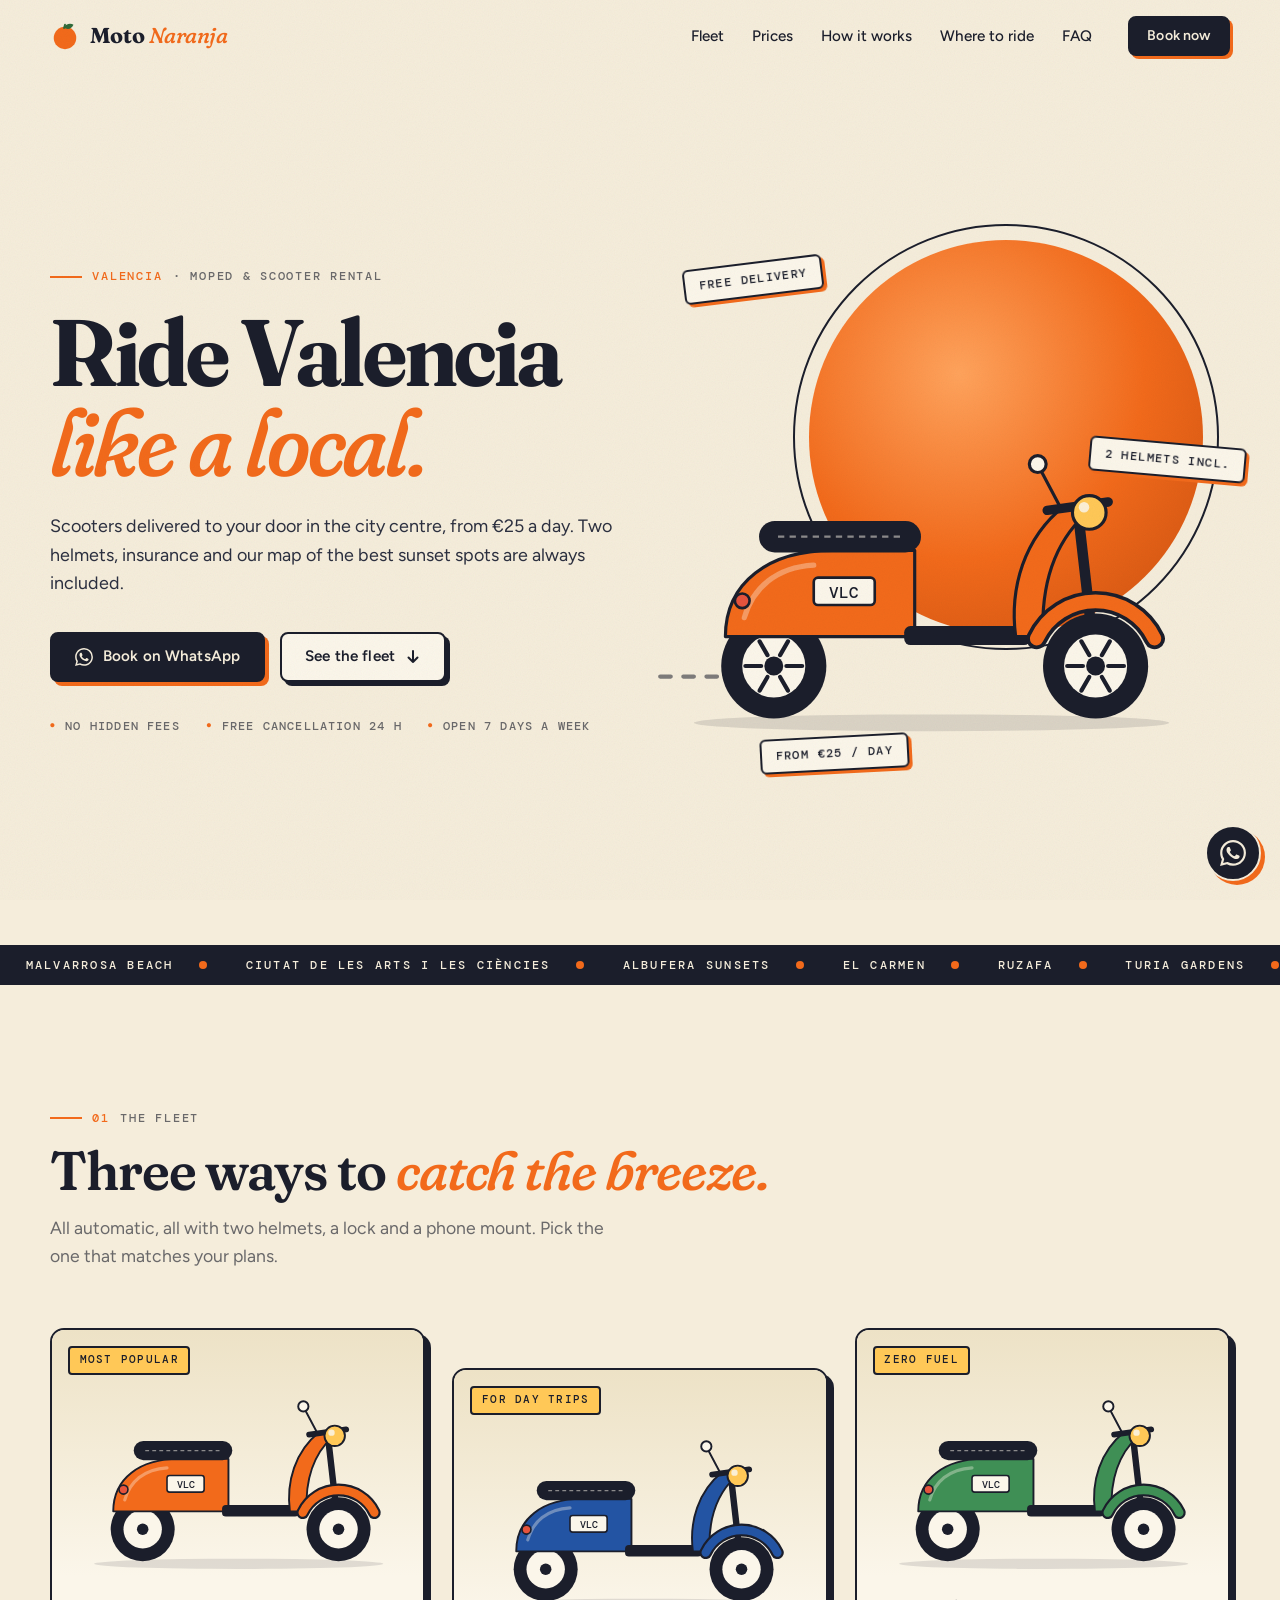
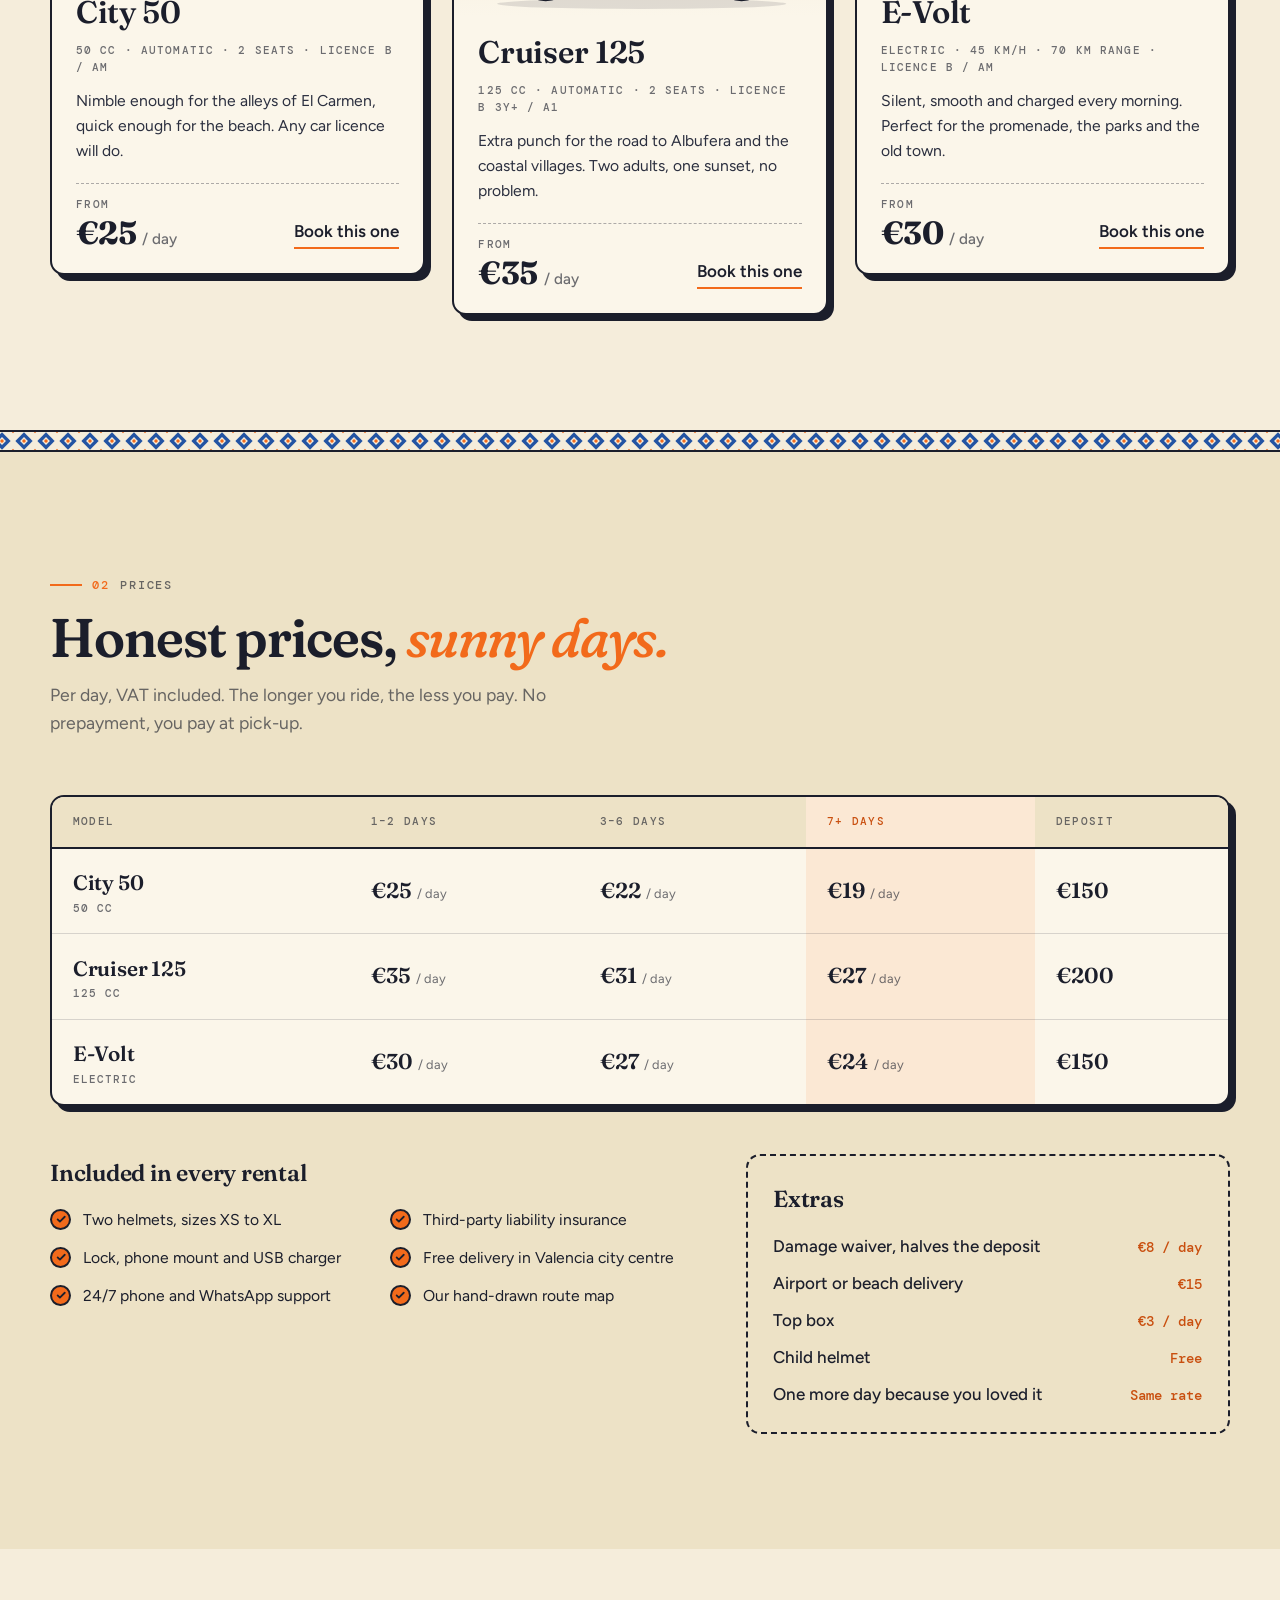
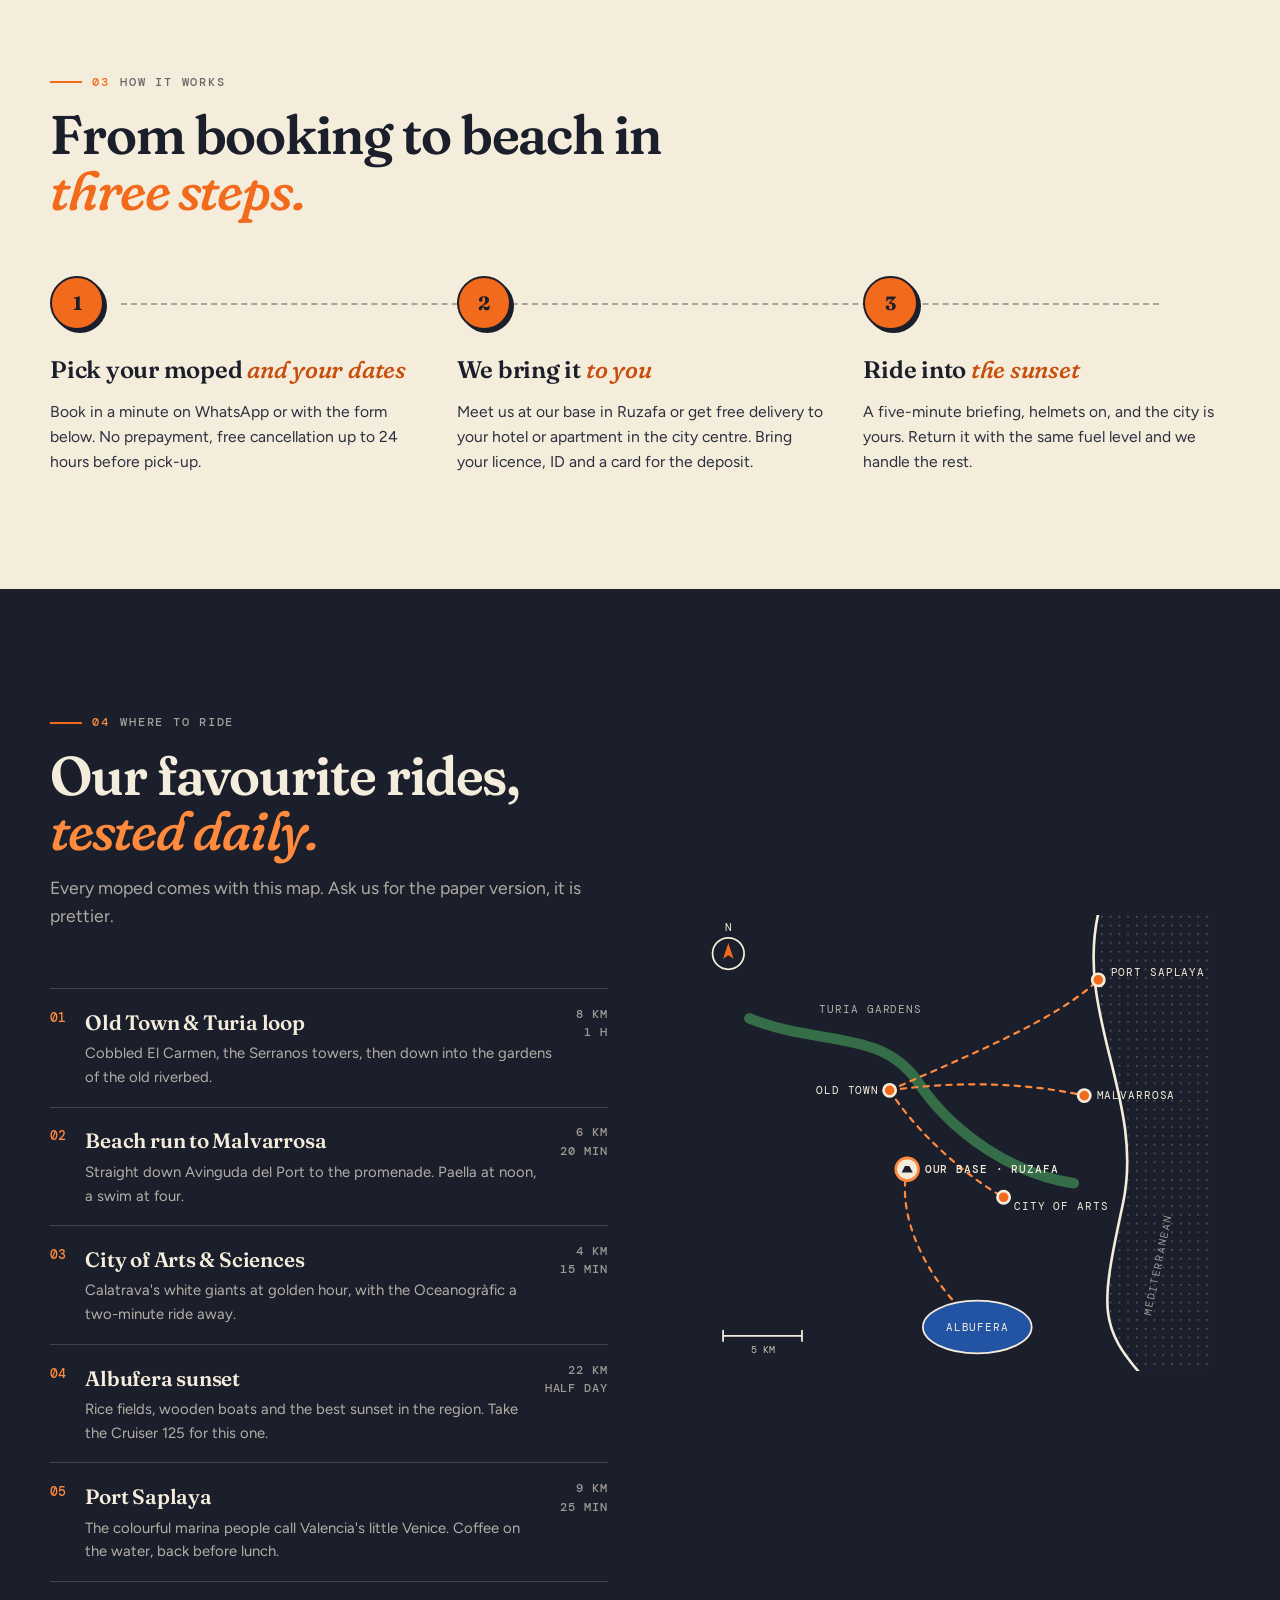
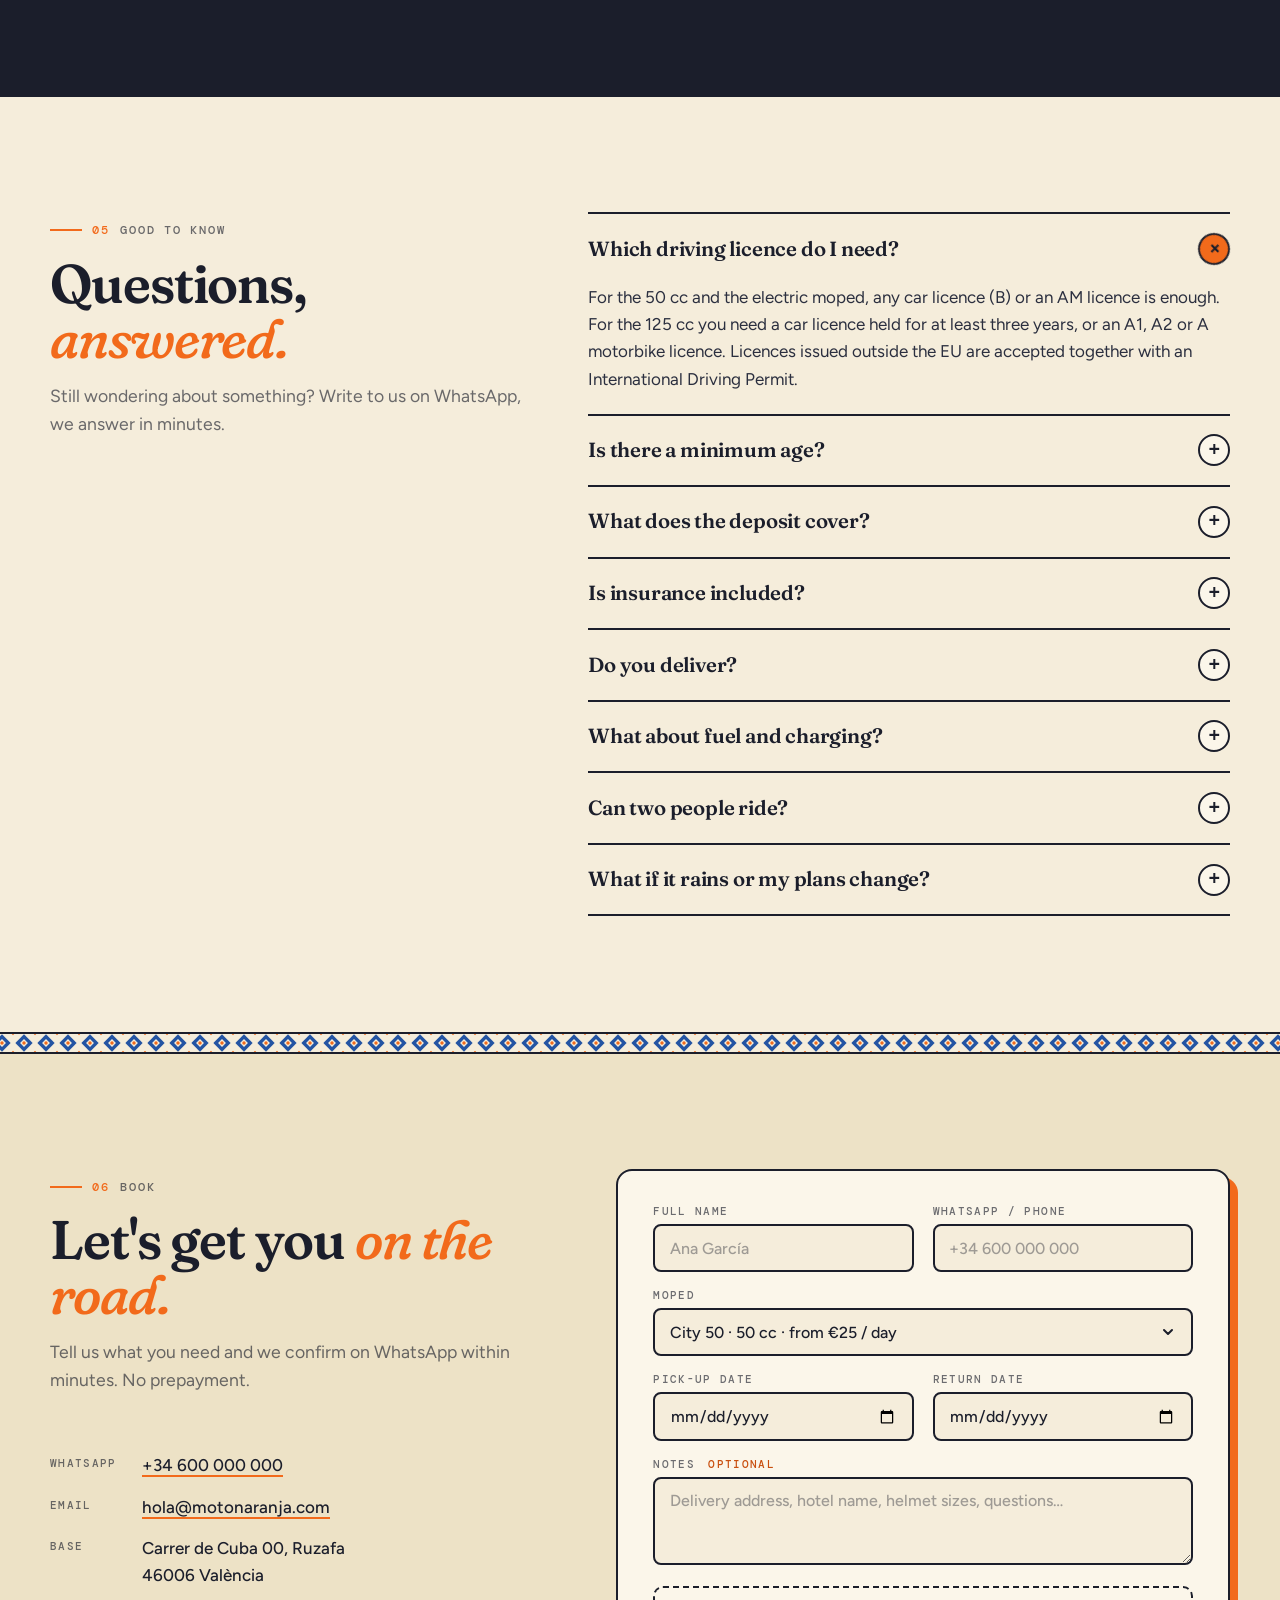
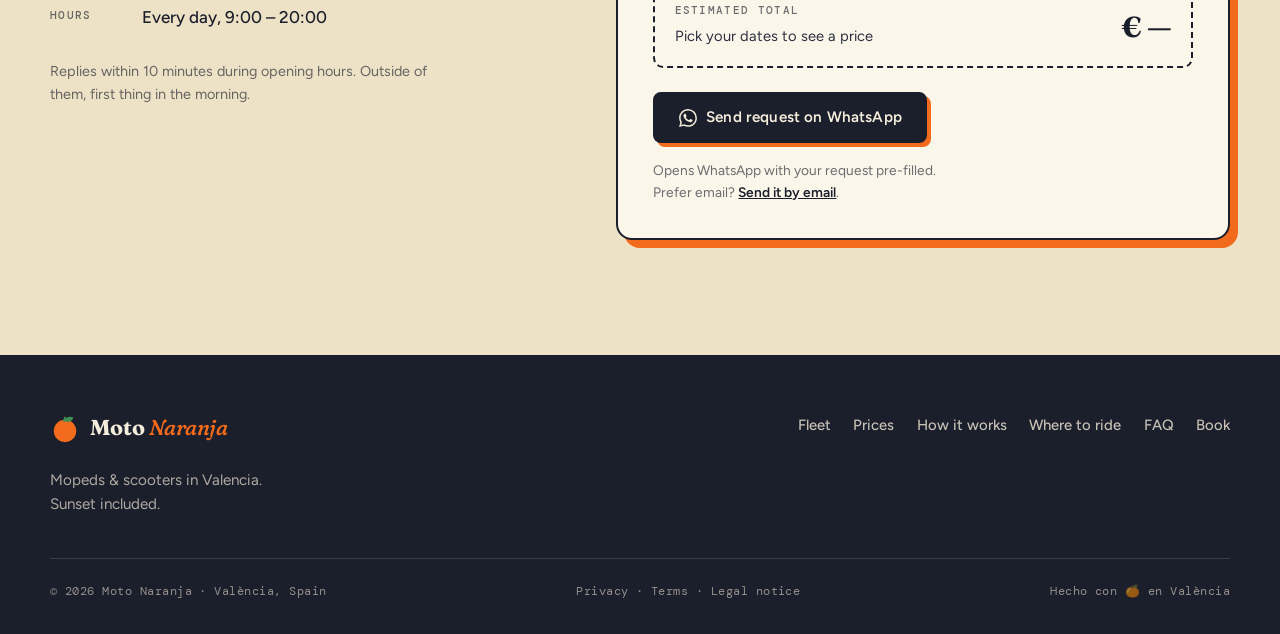
==== index.html @ b775eb27 "Add landing page for moped rental in Valencia Static one-page site (no build step): index.html, styl" ====
<!DOCTYPE html>
<html lang="en">
<head>
<meta charset="utf-8">
<meta name="viewport" content="width=device-width, initial-scale=1">
<title>Moto Naranja — Moped &amp; Scooter Rental in Valencia</title>
<meta name="description" content="Rent a moped or scooter in Valencia from €25 a day. Free delivery to your hotel in the city centre, two helmets and insurance included. Book on WhatsApp in a minute.">
<meta name="theme-color" content="#F26A1B">
<link rel="canonical" href="https://motonaranja.com/">
<meta property="og:type" content="website">
<meta property="og:title" content="Moto Naranja — Moped &amp; Scooter Rental in Valencia">
<meta property="og:description" content="Mopeds and scooters delivered to your door in Valencia, from €25 a day. Two helmets, insurance and the sunset included.">
<meta property="og:url" content="https://motonaranja.com/">
<meta property="og:locale" content="en_GB">
<link rel="icon" href="favicon.svg" type="image/svg+xml">
<link rel="preconnect" href="https://fonts.googleapis.com">
<link rel="preconnect" href="https://fonts.gstatic.com" crossorigin>
<link href="https://fonts.googleapis.com/css2?family=DM+Mono:wght@400;500&family=Figtree:wght@400;500;600;700&family=Fraunces:ital,opsz,wght,SOFT,WONK@0,9..144,500..900,0..100,0..1;1,9..144,500..900,0..100,0..1&display=swap" rel="stylesheet">
<link rel="stylesheet" href="assets/css/styles.css">
<script type="application/ld+json">
{
  "@context": "https://schema.org",
  "@type": "LocalBusiness",
  "name": "Moto Naranja",
  "description": "Moped and scooter rental in Valencia with free delivery in the city centre.",
  "url": "https://motonaranja.com/",
  "telephone": "+34600000000",
  "email": "hola@motonaranja.com",
  "priceRange": "€€",
  "address": {
    "@type": "PostalAddress",
    "streetAddress": "Carrer de Cuba 00",
    "addressLocality": "València",
    "postalCode": "46006",
    "addressCountry": "ES"
  },
  "areaServed": "València",
  "openingHoursSpecification": {
    "@type": "OpeningHoursSpecification",
    "dayOfWeek": ["Monday","Tuesday","Wednesday","Thursday","Friday","Saturday","Sunday"],
    "opens": "09:00",
    "closes": "20:00"
  }
}
</script>
</head>
<body>

<a class="skip" href="#main">Skip to content</a>

<!-- Shared scooter illustration. Colour it per instance with --moto. -->
<svg class="sprite" aria-hidden="true" focusable="false">
  <symbol id="scooter" viewBox="0 0 520 320">
    <ellipse cx="262" cy="306" rx="226" ry="8" style="fill:var(--ink)" opacity=".12"/>
    <path d="M402 112 L418 252" style="stroke:var(--ink)" stroke-width="10" stroke-linecap="round"/>
    <g>
      <circle cx="112" cy="252" r="50" style="fill:var(--ink)"/>
      <circle cx="112" cy="252" r="30" style="fill:var(--rim)"/>
      <circle cx="112" cy="252" r="9" style="fill:var(--ink)"/>
      <circle cx="418" cy="252" r="50" style="fill:var(--ink)"/>
      <circle cx="418" cy="252" r="30" style="fill:var(--rim)"/>
      <circle cx="418" cy="252" r="9" style="fill:var(--ink)"/>
    </g>
    <path d="M246 142 H168 C108 142 66 172 66 224 H246 Z" style="fill:var(--moto);stroke:var(--ink)" stroke-width="3" stroke-linejoin="round"/>
    <path d="M150 156 C114 158 92 178 84 206" fill="none" style="stroke:var(--rim)" stroke-width="5" stroke-linecap="round" opacity=".35"/>
    <rect x="236" y="214" width="120" height="18" rx="6" style="fill:var(--ink)"/>
    <path d="M342 224 C336 178 350 130 388 100 L408 108 C378 136 366 176 368 224 Z" style="fill:var(--moto);stroke:var(--ink)" stroke-width="3" stroke-linejoin="round"/>
    <path d="M362 226 A62 62 0 0 1 474 226" fill="none" style="stroke:var(--ink)" stroke-width="20" stroke-linecap="round"/>
    <path d="M362 226 A62 62 0 0 1 474 226" fill="none" style="stroke:var(--moto)" stroke-width="13" stroke-linecap="round"/>
    <path d="M372 104 L430 96" style="stroke:var(--ink)" stroke-width="9" stroke-linecap="round"/>
    <circle cx="412" cy="106" r="16" style="fill:var(--sol);stroke:var(--ink)" stroke-width="3"/>
    <circle cx="407" cy="101" r="5" style="fill:var(--rim)" opacity=".85"/>
    <path d="M384 100 L366 66" style="stroke:var(--ink)" stroke-width="3" stroke-linecap="round"/>
    <circle cx="363" cy="60" r="8" style="fill:var(--rim);stroke:var(--ink)" stroke-width="3"/>
    <rect x="98" y="114" width="154" height="30" rx="15" style="fill:var(--ink)"/>
    <path d="M116 129 H236" style="stroke:var(--rim)" stroke-width="2" stroke-dasharray="6 5" opacity=".5"/>
    <circle cx="82" cy="190" r="7" fill="#E5533D" style="stroke:var(--ink)" stroke-width="2.5"/>
    <rect x="150" y="168" width="58" height="26" rx="4" style="fill:var(--rim);stroke:var(--ink)" stroke-width="2.5"/>
    <text x="179" y="187" text-anchor="middle" font-family="DM Mono, ui-monospace, monospace" font-size="15" font-weight="500" style="fill:var(--ink)">VLC</text>
  </symbol>
</svg>

<header class="nav" id="top">
  <div class="wrap nav__inner">
    <a class="brand" href="#top" aria-label="Moto Naranja, home">
      <svg width="30" height="30" viewBox="0 0 32 32" aria-hidden="true">
        <circle cx="16" cy="18" r="12" fill="#F26A1B"/>
        <path d="M14.5 7c2.5-4.5 8-4.8 10.5-3-1.7 4.4-6.2 5.8-10.5 3z" fill="#2F6B3A"/>
        <path d="M15 7.5 16 4" stroke="#2F6B3A" stroke-width="2" stroke-linecap="round"/>
      </svg>
      <span>Moto <em>Naranja</em></span>
    </a>

    <button class="nav__toggle" type="button" aria-expanded="false" aria-controls="nav-menu" aria-label="Open menu">
      <span></span><span></span>
    </button>

    <nav class="nav__menu" id="nav-menu" aria-label="Main">
      <ul class="nav__links">
        <li><a href="#fleet">Fleet</a></li>
        <li><a href="#prices">Prices</a></li>
        <li><a href="#how">How it works</a></li>
        <li><a href="#explore">Where to ride</a></li>
        <li><a href="#faq">FAQ</a></li>
      </ul>
      <a class="btn btn--primary btn--sm" href="#book">Book now</a>
    </nav>
  </div>
</header>

<main id="main">

  <!-- ===================== HERO ===================== -->
  <section class="hero" aria-labelledby="hero-title">
    <div class="wrap hero__inner">
      <div class="hero__copy">
        <p class="eyebrow" data-stagger style="--i:0"><b>Valencia</b> · Moped &amp; scooter rental</p>
        <h1 id="hero-title" data-stagger style="--i:1">Ride Valencia<br><em>like a local.</em></h1>
        <p class="lede" data-stagger style="--i:2">Scooters delivered to your door in the city centre, from €25 a day. Two helmets, insurance and our map of the best sunset spots are always included.</p>
        <div class="hero__cta" data-stagger style="--i:3">
          <a class="btn btn--primary" href="https://wa.me/34600000000?text=Hola%20Moto%20Naranja!%20I%27d%20like%20to%20rent%20a%20moped%20in%20Valencia." target="_blank" rel="noopener">
            <svg width="18" height="18" viewBox="0 0 24 24" aria-hidden="true"><path fill="currentColor" d="M17.472 14.382c-.297-.149-1.758-.867-2.03-.967-.273-.099-.471-.148-.67.15-.197.297-.767.966-.94 1.164-.173.199-.347.223-.644.075-.297-.15-1.255-.463-2.39-1.475-.883-.788-1.48-1.761-1.653-2.059-.173-.297-.018-.458.13-.606.134-.133.298-.347.446-.52.149-.174.198-.298.298-.497.099-.198.05-.371-.025-.52-.075-.149-.669-1.612-.916-2.207-.242-.579-.487-.5-.669-.51-.173-.008-.371-.01-.57-.01-.198 0-.52.074-.792.372-.272.297-1.04 1.016-1.04 2.479 0 1.462 1.065 2.875 1.213 3.074.149.198 2.096 3.2 5.077 4.487.709.306 1.262.489 1.694.625.712.227 1.36.195 1.871.118.571-.085 1.758-.719 2.006-1.413.248-.694.248-1.289.173-1.413-.074-.124-.272-.198-.57-.347m-5.421 7.403h-.004a9.87 9.87 0 0 1-5.031-1.378l-.361-.214-3.741.982.998-3.648-.235-.374a9.86 9.86 0 0 1-1.51-5.26c.001-5.45 4.436-9.884 9.888-9.884 2.64 0 5.122 1.03 6.988 2.898a9.825 9.825 0 0 1 2.893 6.994c-.003 5.45-4.437 9.885-9.885 9.885m8.413-18.297A11.815 11.815 0 0 0 12.05 0C5.495 0 .16 5.335.157 11.892c0 2.096.547 4.142 1.588 5.945L.057 24l6.305-1.654a11.882 11.882 0 0 0 5.683 1.448h.005c6.554 0 11.89-5.335 11.893-11.893a11.821 11.821 0 0 0-3.48-8.413z"/></svg>
            Book on WhatsApp
          </a>
          <a class="btn" href="#fleet">
            See the fleet
            <svg width="16" height="16" viewBox="0 0 16 16" aria-hidden="true"><path d="M8 2v11M3.5 8.5 8 13l4.5-4.5" fill="none" stroke="currentColor" stroke-width="2" stroke-linecap="round" stroke-linejoin="round"/></svg>
          </a>
        </div>
        <ul class="hero__perks" data-stagger style="--i:4">
          <li>No hidden fees</li>
          <li>Free cancellation 24 h</li>
          <li>Open 7 days a week</li>
        </ul>
      </div>

      <div class="hero__art" aria-hidden="true">
        <div class="sun"></div>
        <svg class="moto-hero" viewBox="0 0 520 320" style="--moto:#F26A1B">
          <g class="trail">
            <path class="trail__dash" d="M-40 262 H72"/>
            <path class="speed" style="--d:0s" d="M8 150 H58"/>
            <path class="speed" style="--d:.35s" d="M-6 178 H36"/>
            <path class="speed" style="--d:.7s" d="M14 206 H60"/>
          </g>
          <g class="bob">
            <use href="#scooter"/>
            <g class="spokes" style="transform-origin:112px 252px">
              <path d="M124 252 H139"/><path d="M124 252 H139" transform="rotate(60 112 252)"/><path d="M124 252 H139" transform="rotate(120 112 252)"/>
              <path d="M124 252 H139" transform="rotate(180 112 252)"/><path d="M124 252 H139" transform="rotate(240 112 252)"/><path d="M124 252 H139" transform="rotate(300 112 252)"/>
            </g>
            <g class="spokes" style="transform-origin:418px 252px">
              <path d="M430 252 H445"/><path d="M430 252 H445" transform="rotate(60 418 252)"/><path d="M430 252 H445" transform="rotate(120 418 252)"/>
              <path d="M430 252 H445" transform="rotate(180 418 252)"/><path d="M430 252 H445" transform="rotate(240 418 252)"/><path d="M430 252 H445" transform="rotate(300 418 252)"/>
            </g>
          </g>
        </svg>
        <span class="stamp stamp--1">Free delivery</span>
        <span class="stamp stamp--2">2 helmets incl.</span>
        <span class="stamp stamp--3">From €25 / day</span>
      </div>
    </div>
  </section>

  <!-- ===================== TICKER ===================== -->
  <div class="ticker" aria-hidden="true">
    <div class="ticker__track">
      <span>Malvarrosa Beach</span><span>Ciutat de les Arts i les Ciències</span><span>Albufera sunsets</span><span>El Carmen</span><span>Ruzafa</span><span>Turia Gardens</span><span>Port Saplaya</span><span>Mercado Central</span><span>El Cabanyal</span>
      <span>Malvarrosa Beach</span><span>Ciutat de les Arts i les Ciències</span><span>Albufera sunsets</span><span>El Carmen</span><span>Ruzafa</span><span>Turia Gardens</span><span>Port Saplaya</span><span>Mercado Central</span><span>El Cabanyal</span>
    </div>
  </div>

  <!-- ===================== FLEET ===================== -->
  <section id="fleet" class="section" aria-labelledby="fleet-title">
    <div class="wrap">
      <div class="section__head" data-reveal>
        <p class="eyebrow"><b>01</b> The fleet</p>
        <h2 id="fleet-title">Three ways to <em>catch the breeze.</em></h2>
        <p class="lede">All automatic, all with two helmets, a lock and a phone mount. Pick the one that matches your plans.</p>
      </div>

      <div class="fleet">
        <article class="card" data-reveal style="--delay:0ms">
          <span class="card__tag">Most popular</span>
          <div class="card__art">
            <svg class="moto" viewBox="0 0 520 320" style="--moto:#F26A1B" role="img" aria-label="Orange 50 cc scooter"><use href="#scooter"/></svg>
          </div>
          <div class="card__body">
            <h3>City 50</h3>
            <p class="card__spec">50 cc · Automatic · 2 seats · Licence B / AM</p>
            <p>Nimble enough for the alleys of El Carmen, quick enough for the beach. Any car licence will do.</p>
            <div class="card__foot">
              <p class="price"><small>From</small>€25 <span>/ day</span></p>
              <a class="link-arrow" href="#book" data-model="City 50">Book this one</a>
            </div>
          </div>
        </article>

        <article class="card" data-reveal style="--delay:120ms">
          <span class="card__tag">For day trips</span>
          <div class="card__art">
            <svg class="moto" viewBox="0 0 520 320" style="--moto:#2354A3" role="img" aria-label="Blue 125 cc scooter"><use href="#scooter"/></svg>
          </div>
          <div class="card__body">
            <h3>Cruiser 125</h3>
            <p class="card__spec">125 cc · Automatic · 2 seats · Licence B 3y+ / A1</p>
            <p>Extra punch for the road to Albufera and the coastal villages. Two adults, one sunset, no problem.</p>
            <div class="card__foot">
              <p class="price"><small>From</small>€35 <span>/ day</span></p>
              <a class="link-arrow" href="#book" data-model="Cruiser 125">Book this one</a>
            </div>
          </div>
        </article>

        <article class="card" data-reveal style="--delay:240ms">
          <span class="card__tag">Zero fuel</span>
          <div class="card__art">
            <svg class="moto" viewBox="0 0 520 320" style="--moto:#3F8F55" role="img" aria-label="Green electric moped"><use href="#scooter"/></svg>
          </div>
          <div class="card__body">
            <h3>E-Volt</h3>
            <p class="card__spec">Electric · 45 km/h · 70 km range · Licence B / AM</p>
            <p>Silent, smooth and charged every morning. Perfect for the promenade, the parks and the old town.</p>
            <div class="card__foot">
              <p class="price"><small>From</small>€30 <span>/ day</span></p>
              <a class="link-arrow" href="#book" data-model="E-Volt">Book this one</a>
            </div>
          </div>
        </article>
      </div>
    </div>
  </section>

  <div class="band" aria-hidden="true"></div>

  <!-- ===================== PRICES ===================== -->
  <section id="prices" class="section prices" aria-labelledby="prices-title">
    <div class="wrap">
      <div class="section__head" data-reveal>
        <p class="eyebrow"><b>02</b> Prices</p>
        <h2 id="prices-title">Honest prices, <em>sunny days.</em></h2>
        <p class="lede">Per day, VAT included. The longer you ride, the less you pay. No prepayment, you pay at pick-up.</p>
      </div>

      <div class="table-wrap" data-reveal>
        <table>
          <thead>
            <tr>
              <th scope="col">Model</th>
              <th scope="col">1–2 days</th>
              <th scope="col">3–6 days</th>
              <th scope="col" class="best">7+ days</th>
              <th scope="col">Deposit</th>
            </tr>
          </thead>
          <tbody>
            <tr>
              <th scope="row">City 50 <small>50 cc</small></th>
              <td class="num">€25 <span>/ day</span></td>
              <td class="num">€22 <span>/ day</span></td>
              <td class="num best">€19 <span>/ day</span></td>
              <td class="num">€150</td>
            </tr>
            <tr>
              <th scope="row">Cruiser 125 <small>125 cc</small></th>
              <td class="num">€35 <span>/ day</span></td>
              <td class="num">€31 <span>/ day</span></td>
              <td class="num best">€27 <span>/ day</span></td>
              <td class="num">€200</td>
            </tr>
            <tr>
              <th scope="row">E-Volt <small>Electric</small></th>
              <td class="num">€30 <span>/ day</span></td>
              <td class="num">€27 <span>/ day</span></td>
              <td class="num best">€24 <span>/ day</span></td>
              <td class="num">€150</td>
            </tr>
          </tbody>
        </table>
      </div>
      <p class="table-hint" aria-hidden="true">Swipe the table to see all rates →</p>

      <div class="prices__grid">
        <div data-reveal>
          <h3 class="h3">Included in every rental</h3>
          <ul class="checklist">
            <li>Two helmets, sizes XS to XL</li>
            <li>Third-party liability insurance</li>
            <li>Lock, phone mount and USB charger</li>
            <li>Free delivery in Valencia city centre</li>
            <li>24/7 phone and WhatsApp support</li>
            <li>Our hand-drawn route map</li>
          </ul>
        </div>
        <div class="extras" data-reveal>
          <h3 class="h3">Extras</h3>
          <dl>
            <dt>Damage waiver, halves the deposit</dt><dd>€8 / day</dd>
            <dt>Airport or beach delivery</dt><dd>€15</dd>
            <dt>Top box</dt><dd>€3 / day</dd>
            <dt>Child helmet</dt><dd>Free</dd>
            <dt>One more day because you loved it</dt><dd>Same rate</dd>
          </dl>
        </div>
      </div>
    </div>
  </section>

  <!-- ===================== HOW IT WORKS ===================== -->
  <section id="how" class="section" aria-labelledby="how-title">
    <div class="wrap">
      <div class="section__head" data-reveal>
        <p class="eyebrow"><b>03</b> How it works</p>
        <h2 id="how-title">From booking to beach in <em>three steps.</em></h2>
      </div>

      <ol class="steps">
        <li class="step" data-reveal style="--delay:0ms">
          <span class="step__num">1</span>
          <div>
            <h3>Pick your moped <em>and your dates</em></h3>
            <p>Book in a minute on WhatsApp or with the form below. No prepayment, free cancellation up to 24 hours before pick-up.</p>
          </div>
        </li>
        <li class="step" data-reveal style="--delay:120ms">
          <span class="step__num">2</span>
          <div>
            <h3>We bring it <em>to you</em></h3>
            <p>Meet us at our base in Ruzafa or get free delivery to your hotel or apartment in the city centre. Bring your licence, ID and a card for the deposit.</p>
          </div>
        </li>
        <li class="step" data-reveal style="--delay:240ms">
          <span class="step__num">3</span>
          <div>
            <h3>Ride into <em>the sunset</em></h3>
            <p>A five-minute briefing, helmets on, and the city is yours. Return it with the same fuel level and we handle the rest.</p>
          </div>
        </li>
      </ol>
    </div>
  </section>

  <!-- ===================== EXPLORE ===================== -->
  <section id="explore" class="section explore" aria-labelledby="explore-title">
    <div class="wrap explore__grid">
      <div>
        <div class="section__head" data-reveal>
          <p class="eyebrow"><b>04</b> Where to ride</p>
          <h2 id="explore-title">Our favourite rides, <em>tested daily.</em></h2>
          <p class="lede">Every moped comes with this map. Ask us for the paper version, it is prettier.</p>
        </div>

        <ol class="rides" data-reveal>
          <li>
            <span class="rides__idx">01</span>
            <div><h3>Old Town &amp; Turia loop</h3><p>Cobbled El Carmen, the Serranos towers, then down into the gardens of the old riverbed.</p></div>
            <span class="rides__meta"><b>8 km</b><b>1 h</b></span>
          </li>
          <li>
            <span class="rides__idx">02</span>
            <div><h3>Beach run to Malvarrosa</h3><p>Straight down Avinguda del Port to the promenade. Paella at noon, a swim at four.</p></div>
            <span class="rides__meta"><b>6 km</b><b>20 min</b></span>
          </li>
          <li>
            <span class="rides__idx">03</span>
            <div><h3>City of Arts &amp; Sciences</h3><p>Calatrava's white giants at golden hour, with the Oceanogràfic a two-minute ride away.</p></div>
            <span class="rides__meta"><b>4 km</b><b>15 min</b></span>
          </li>
          <li>
            <span class="rides__idx">04</span>
            <div><h3>Albufera sunset</h3><p>Rice fields, wooden boats and the best sunset in the region. Take the Cruiser 125 for this one.</p></div>
            <span class="rides__meta"><b>22 km</b><b>Half day</b></span>
          </li>
          <li>
            <span class="rides__idx">05</span>
            <div><h3>Port Saplaya</h3><p>The colourful marina people call Valencia's little Venice. Coffee on the water, back before lunch.</p></div>
            <span class="rides__meta"><b>9 km</b><b>25 min</b></span>
          </li>
        </ol>
      </div>

      <div class="explore__map" data-reveal>
        <svg class="map" viewBox="0 0 600 520" aria-hidden="true">
          <defs>
            <pattern id="sea" width="10" height="10" patternUnits="userSpaceOnUse">
              <circle cx="2" cy="2" r="1.1" fill="#F5EDDB" opacity=".28"/>
            </pattern>
          </defs>
          <path d="M470 -10 C 438 110, 522 210, 496 330 S 468 470, 522 530 L 610 530 L 610 -10 Z" fill="url(#sea)"/>
          <path d="M470 -10 C 438 110, 522 210, 496 330 S 468 470, 522 530" fill="none" stroke="#F5EDDB" stroke-width="3" stroke-linecap="round"/>
          <path d="M70 118 C 150 150, 220 130, 262 190 C 302 250, 372 296, 440 306" fill="none" stroke="#3F8F55" stroke-width="12" stroke-linecap="round" opacity=".7"/>
          <g fill="none" stroke="#FF8A3D" stroke-width="2.5" stroke-dasharray="6 7" stroke-linecap="round">
            <path d="M230 200 C 300 190, 380 190, 452 206"/>
            <path d="M230 200 C 262 250, 320 300, 360 322"/>
            <path d="M230 200 C 320 160, 420 120, 468 74"/>
            <path d="M250 290 C 236 350, 282 428, 326 462"/>
          </g>
          <ellipse cx="330" cy="470" rx="62" ry="30" fill="#2354A3" stroke="#F5EDDB" stroke-width="2"/>
          <g class="map__pins" fill="#F26A1B" stroke="#F5EDDB" stroke-width="3">
            <circle cx="230" cy="200" r="7"/>
            <circle cx="452" cy="206" r="7"/>
            <circle cx="360" cy="322" r="7"/>
            <circle cx="468" cy="74" r="7"/>
          </g>
          <g transform="translate(250 290)">
            <circle r="13" fill="#F5EDDB"/>
            <circle r="13" fill="none" stroke="#FF8A3D" stroke-width="3" class="map__pulse"/>
            <path d="M-5 3 l3 -6 h4 l3 6z M-6 3h12" fill="#1B1E2B" stroke="#1B1E2B" stroke-width="1.5" stroke-linejoin="round"/>
          </g>
          <g font-family="DM Mono, ui-monospace, monospace" font-size="12" letter-spacing="1" fill="#F5EDDB">
            <text x="218" y="204" text-anchor="end">OLD TOWN</text>
            <text x="466" y="210">MALVARROSA</text>
            <text x="372" y="336">CITY OF ARTS</text>
            <text x="482" y="70">PORT SAPLAYA</text>
            <text x="330" y="474" text-anchor="middle">ALBUFERA</text>
            <text x="270" y="294" font-weight="500">OUR BASE · RUZAFA</text>
            <text x="150" y="112" opacity=".7">TURIA GARDENS</text>
            <text x="540" y="400" text-anchor="middle" opacity=".6" transform="rotate(-78 540 400)">MEDITERRANEAN</text>
          </g>
          <g transform="translate(46 44)" stroke="#F5EDDB" stroke-width="2" fill="none" stroke-linecap="round" stroke-linejoin="round">
            <circle r="18"/>
            <path d="M0 -12 L6 6 L0 2 L-6 6 Z" fill="#F26A1B" stroke="none"/>
            <text x="0" y="-26" text-anchor="middle" font-family="DM Mono, ui-monospace, monospace" font-size="12" fill="#F5EDDB" stroke="none">N</text>
          </g>
          <g transform="translate(40 480)" stroke="#F5EDDB" stroke-width="2" fill="none" stroke-linecap="round">
            <path d="M0 0 H90 M0 -6 V6 M90 -6 V6"/>
            <text x="45" y="20" text-anchor="middle" font-family="DM Mono, ui-monospace, monospace" font-size="11" fill="#F5EDDB" stroke="none" opacity=".8">5 KM</text>
          </g>
        </svg>
      </div>
    </div>
  </section>

  <!-- ===================== FAQ ===================== -->
  <section id="faq" class="section faq" aria-labelledby="faq-title">
    <div class="wrap faq__grid">
      <div class="section__head" data-reveal>
        <p class="eyebrow"><b>05</b> Good to know</p>
        <h2 id="faq-title">Questions, <em>answered.</em></h2>
        <p class="lede">Still wondering about something? Write to us on WhatsApp, we answer in minutes.</p>
      </div>

      <div class="faq__list" data-reveal>
        <details open>
          <summary>Which driving licence do I need?</summary>
          <p>For the 50 cc and the electric moped, any car licence (B) or an AM licence is enough. For the 125 cc you need a car licence held for at least three years, or an A1, A2 or A motorbike licence. Licences issued outside the EU are accepted together with an International Driving Permit.</p>
        </details>
        <details>
          <summary>Is there a minimum age?</summary>
          <p>18 for the 50 cc and electric models, 21 for the 125 cc. You will also need a valid ID or passport and a debit or credit card for the deposit.</p>
        </details>
        <details>
          <summary>What does the deposit cover?</summary>
          <p>The deposit, €150 to €200 depending on the model, is held on your card and released at drop-off. It covers small damage, a lost helmet or a missing lock. Add the damage waiver for €8 a day and the deposit is halved.</p>
        </details>
        <details>
          <summary>Is insurance included?</summary>
          <p>Yes. Every rental includes third-party liability insurance, as required by Spanish law. Roadside assistance within Valencia is included too, just call us.</p>
        </details>
        <details>
          <summary>Do you deliver?</summary>
          <p>Delivery and collection are free anywhere in Valencia city centre, every day from 9:00 to 20:00. Airport, Malvarrosa and Patacona deliveries are €15.</p>
        </details>
        <details>
          <summary>What about fuel and charging?</summary>
          <p>Petrol mopeds go out with a full tank and come back with a full tank. The nearest petrol station is 400 m from our base. The E-Volt is charged every morning and does around 70 km on one charge, enough for a full day in the city.</p>
        </details>
        <details>
          <summary>Can two people ride?</summary>
          <p>Yes. All our mopeds are two-seaters and come with two helmets at no extra cost.</p>
        </details>
        <details>
          <summary>What if it rains or my plans change?</summary>
          <p>Valencia has around 300 sunny days a year, but if the forecast turns you can move your booking to another day or cancel for free up to 24 hours before pick-up.</p>
        </details>
      </div>
    </div>
  </section>

  <div class="band" aria-hidden="true"></div>

  <!-- ===================== BOOK ===================== -->
  <section id="book" class="section book" aria-labelledby="book-title">
    <div class="wrap book__grid">
      <div class="contact" data-reveal>
        <div class="section__head">
          <p class="eyebrow"><b>06</b> Book</p>
          <h2 id="book-title">Let's get you <em>on the road.</em></h2>
          <p class="lede">Tell us what you need and we confirm on WhatsApp within minutes. No prepayment.</p>
        </div>
        <dl>
          <dt>WhatsApp</dt>
          <dd><a href="https://wa.me/34600000000" target="_blank" rel="noopener">+34 600 000 000</a></dd>
          <dt>Email</dt>
          <dd><a href="mailto:hola@motonaranja.com">hola@motonaranja.com</a></dd>
          <dt>Base</dt>
          <dd>Carrer de Cuba 00, Ruzafa<br>46006 València</dd>
          <dt>Hours</dt>
          <dd>Every day, 9:00 – 20:00</dd>
        </dl>
        <p class="contact__note">Replies within 10 minutes during opening hours. Outside of them, first thing in the morning.</p>
      </div>

      <form class="form" id="booking" data-reveal novalidate>
        <div class="form__grid">
          <div class="field">
            <label for="f-name">Full name</label>
            <input id="f-name" name="fullname" type="text" autocomplete="name" required placeholder="Ana García">
          </div>
          <div class="field">
            <label for="f-phone">WhatsApp / phone</label>
            <input id="f-phone" name="phone" type="tel" autocomplete="tel" inputmode="tel" placeholder="+34 600 000 000">
          </div>
          <div class="field field--full">
            <label for="f-model">Moped</label>
            <select id="f-model" name="model" required>
              <option value="City 50">City 50 · 50 cc · from €25 / day</option>
              <option value="Cruiser 125">Cruiser 125 · 125 cc · from €35 / day</option>
              <option value="E-Volt">E-Volt · electric · from €30 / day</option>
            </select>
          </div>
          <div class="field">
            <label for="f-pickup">Pick-up date</label>
            <input id="f-pickup" name="pickup" type="date" required>
          </div>
          <div class="field">
            <label for="f-dropoff">Return date</label>
            <input id="f-dropoff" name="dropoff" type="date" required>
          </div>
          <div class="field field--full">
            <label for="f-notes">Notes <span class="opt">optional</span></label>
            <textarea id="f-notes" name="notes" rows="3" placeholder="Delivery address, hotel name, helmet sizes, questions…"></textarea>
          </div>
        </div>

        <div class="estimate" aria-live="polite">
          <div>
            <span class="estimate__label">Estimated total</span>
            <span class="estimate__detail" id="est-detail">Pick your dates to see a price</span>
          </div>
          <strong id="est-total">€ —</strong>
        </div>

        <div class="form__actions">
          <button class="btn btn--primary" type="submit">
            <svg width="18" height="18" viewBox="0 0 24 24" aria-hidden="true"><path fill="currentColor" d="M17.472 14.382c-.297-.149-1.758-.867-2.03-.967-.273-.099-.471-.148-.67.15-.197.297-.767.966-.94 1.164-.173.199-.347.223-.644.075-.297-.15-1.255-.463-2.39-1.475-.883-.788-1.48-1.761-1.653-2.059-.173-.297-.018-.458.13-.606.134-.133.298-.347.446-.52.149-.174.198-.298.298-.497.099-.198.05-.371-.025-.52-.075-.149-.669-1.612-.916-2.207-.242-.579-.487-.5-.669-.51-.173-.008-.371-.01-.57-.01-.198 0-.52.074-.792.372-.272.297-1.04 1.016-1.04 2.479 0 1.462 1.065 2.875 1.213 3.074.149.198 2.096 3.2 5.077 4.487.709.306 1.262.489 1.694.625.712.227 1.36.195 1.871.118.571-.085 1.758-.719 2.006-1.413.248-.694.248-1.289.173-1.413-.074-.124-.272-.198-.57-.347m-5.421 7.403h-.004a9.87 9.87 0 0 1-5.031-1.378l-.361-.214-3.741.982.998-3.648-.235-.374a9.86 9.86 0 0 1-1.51-5.26c.001-5.45 4.436-9.884 9.888-9.884 2.64 0 5.122 1.03 6.988 2.898a9.825 9.825 0 0 1 2.893 6.994c-.003 5.45-4.437 9.885-9.885 9.885m8.413-18.297A11.815 11.815 0 0 0 12.05 0C5.495 0 .16 5.335.157 11.892c0 2.096.547 4.142 1.588 5.945L.057 24l6.305-1.654a11.882 11.882 0 0 0 5.683 1.448h.005c6.554 0 11.89-5.335 11.893-11.893a11.821 11.821 0 0 0-3.48-8.413z"/></svg>
            Send request on WhatsApp
          </button>
          <p class="form__note">Opens WhatsApp with your request pre-filled. Prefer email? <a id="mail-link" href="mailto:hola@motonaranja.com?subject=Moped%20booking">Send it by email</a>.</p>
        </div>
        <p class="form__error" id="form-error" hidden></p>
      </form>
    </div>
  </section>

</main>

<footer class="footer">
  <div class="wrap">
    <div class="footer__grid">
      <div>
        <a class="brand" href="#top">
          <svg width="30" height="30" viewBox="0 0 32 32" aria-hidden="true">
            <circle cx="16" cy="18" r="12" fill="#F26A1B"/>
            <path d="M14.5 7c2.5-4.5 8-4.8 10.5-3-1.7 4.4-6.2 5.8-10.5 3z" fill="#3F8F55"/>
            <path d="M15 7.5 16 4" stroke="#3F8F55" stroke-width="2" stroke-linecap="round"/>
          </svg>
          <span>Moto <em>Naranja</em></span>
        </a>
        <p class="footer__tagline">Mopeds &amp; scooters in Valencia.<br>Sunset included.</p>
      </div>
      <ul class="footer__links">
        <li><a href="#fleet">Fleet</a></li>
        <li><a href="#prices">Prices</a></li>
        <li><a href="#how">How it works</a></li>
        <li><a href="#explore">Where to ride</a></li>
        <li><a href="#faq">FAQ</a></li>
        <li><a href="#book">Book</a></li>
      </ul>
    </div>
    <div class="footer__bottom">
      <span>© <span id="year">2026</span> Moto Naranja · València, Spain</span>
      <span><a href="#">Privacy</a> · <a href="#">Terms</a> · <a href="#">Legal notice</a></span>
      <span>Hecho con 🍊 en València</span>
    </div>
  </div>
</footer>

<a class="wa-float" href="https://wa.me/34600000000?text=Hola%20Moto%20Naranja!%20I%27d%20like%20to%20rent%20a%20moped%20in%20Valencia." target="_blank" rel="noopener" aria-label="Chat on WhatsApp">
  <svg width="26" height="26" viewBox="0 0 24 24" aria-hidden="true"><path fill="currentColor" d="M17.472 14.382c-.297-.149-1.758-.867-2.03-.967-.273-.099-.471-.148-.67.15-.197.297-.767.966-.94 1.164-.173.199-.347.223-.644.075-.297-.15-1.255-.463-2.39-1.475-.883-.788-1.48-1.761-1.653-2.059-.173-.297-.018-.458.13-.606.134-.133.298-.347.446-.52.149-.174.198-.298.298-.497.099-.198.05-.371-.025-.52-.075-.149-.669-1.612-.916-2.207-.242-.579-.487-.5-.669-.51-.173-.008-.371-.01-.57-.01-.198 0-.52.074-.792.372-.272.297-1.04 1.016-1.04 2.479 0 1.462 1.065 2.875 1.213 3.074.149.198 2.096 3.2 5.077 4.487.709.306 1.262.489 1.694.625.712.227 1.36.195 1.871.118.571-.085 1.758-.719 2.006-1.413.248-.694.248-1.289.173-1.413-.074-.124-.272-.198-.57-.347m-5.421 7.403h-.004a9.87 9.87 0 0 1-5.031-1.378l-.361-.214-3.741.982.998-3.648-.235-.374a9.86 9.86 0 0 1-1.51-5.26c.001-5.45 4.436-9.884 9.888-9.884 2.64 0 5.122 1.03 6.988 2.898a9.825 9.825 0 0 1 2.893 6.994c-.003 5.45-4.437 9.885-9.885 9.885m8.413-18.297A11.815 11.815 0 0 0 12.05 0C5.495 0 .16 5.335.157 11.892c0 2.096.547 4.142 1.588 5.945L.057 24l6.305-1.654a11.882 11.882 0 0 0 5.683 1.448h.005c6.554 0 11.89-5.335 11.893-11.893a11.821 11.821 0 0 0-3.48-8.413z"/></svg>
</a>

<script src="assets/js/main.js" defer></script>
</body>
</html>
---- assets/css/styles.css ----
/* =========================================================
   Moto Naranja — landing page styles
   Direction: vintage Valencia orange-crate label, reprinted
   for the web. Cream paper, orange, ink, hard shadows.
   ========================================================= */

:root {
  --paper:   #F5EDDB;
  --paper-2: #FBF6EA;
  --paper-3: #EDE2C6;
  --ink:     #1B1E2B;
  --ink-2:   #2B2F3F;
  --ink-soft: rgba(27, 30, 43, .64);
  --line:    rgba(27, 30, 43, .16);
  --naranja: #F26A1B;
  --naranja-2: #FF8A3D;
  --naranja-deep: #C94F0F;
  --azul:    #2354A3;
  --hoja:    #3F8F55;
  --sol:     #FFC857;
  --rim:     #FBF6EA;

  --font-display: "Fraunces", "Iowan Old Style", Georgia, serif;
  --font-body: "Figtree", "Avenir Next", "Segoe UI", sans-serif;
  --font-mono: "DM Mono", ui-monospace, "SF Mono", Menlo, monospace;

  --radius: 8px;
  --ease: cubic-bezier(.2, .8, .2, 1);
}

/* ---------- Base ---------- */
*, *::before, *::after { box-sizing: border-box; }

html {
  -webkit-text-size-adjust: 100%;
  scroll-behavior: smooth;
  scroll-padding-top: 5.5rem;
}

body {
  margin: 0;
  font-family: var(--font-body);
  font-size: 1.0625rem;
  line-height: 1.6;
  color: var(--ink);
  background: var(--paper);
  overflow-x: clip;
  -webkit-font-smoothing: antialiased;
}

/* paper grain */
body::after {
  content: "";
  position: fixed;
  inset: 0;
  z-index: 100;
  pointer-events: none;
  opacity: .07;
  mix-blend-mode: multiply;
  background-image: url("data:image/svg+xml;utf8,<svg xmlns='http://www.w3.org/2000/svg' width='220' height='220'><filter id='n'><feTurbulence type='fractalNoise' baseFrequency='.85' numOctaves='2' stitchTiles='stitch'/></filter><rect width='100%25' height='100%25' filter='url(%23n)'/></svg>");
}

img, svg { display: block; max-width: 100%; }
a { color: inherit; }
h1, h2, h3, h4 { margin: 0; font-weight: 600; }
p { margin: 0 0 1rem; }

.sprite { position: absolute; width: 0; height: 0; overflow: hidden; }

.skip {
  position: absolute; left: 1rem; top: -4rem; z-index: 200;
  padding: .6rem 1rem; background: var(--ink); color: var(--paper);
  border-radius: var(--radius); text-decoration: none; font-weight: 600;
}
.skip:focus { top: 1rem; }

.wrap {
  width: min(1180px, 100% - 2 * clamp(1.25rem, 4vw, 2.5rem));
  margin-inline: auto;
}

/* ---------- Type helpers ---------- */
.eyebrow {
  display: inline-flex; align-items: center; gap: .65rem;
  margin: 0;
  font: 500 .78rem/1 var(--font-mono);
  letter-spacing: .14em; text-transform: uppercase;
  color: var(--ink-soft);
}
.eyebrow::before { content: ""; width: 2rem; height: 2px; background: var(--naranja); }
.eyebrow b { color: var(--naranja); font-weight: 500; }

.section__head { max-width: 46rem; margin-bottom: clamp(2.2rem, 5vw, 3.6rem); }
.section h2 {
  font-family: var(--font-display);
  font-size: clamp(2.15rem, 4.4vw, 3.4rem);
  line-height: 1.02; letter-spacing: -.02em;
  margin: 1rem 0 .95rem;
  font-variation-settings: "SOFT" 50, "WONK" 0;
}
.section h2 em, .hero h1 em {
  font-style: italic; font-weight: 500; color: var(--naranja);
  font-variation-settings: "SOFT" 100, "WONK" 1;
}
.lede { font-size: 1.1rem; color: var(--ink-soft); max-width: 36rem; margin: 0; }
.h3 {
  font-family: var(--font-display); font-size: 1.45rem; font-weight: 600;
  letter-spacing: -.01em; margin: 0 0 1rem;
}

/* ---------- Buttons ---------- */
.btn {
  display: inline-flex; align-items: center; justify-content: center; gap: .6rem;
  padding: .9rem 1.45rem;
  border: 2px solid var(--ink); border-radius: var(--radius);
  font: 600 .95rem/1 var(--font-body); letter-spacing: .01em;
  color: var(--ink); background: var(--paper-2);
  text-decoration: none; cursor: pointer; white-space: nowrap;
  box-shadow: 4px 4px 0 var(--ink);
  transition: transform .18s var(--ease), box-shadow .18s var(--ease), background .18s, color .18s, border-color .18s;
}
.btn:hover { transform: translate(-2px, -2px); box-shadow: 6px 6px 0 var(--naranja); }
.btn:active { transform: translate(1px, 1px); box-shadow: 2px 2px 0 var(--ink); }
.btn:focus-visible { outline: 3px solid var(--naranja); outline-offset: 3px; }
.btn--primary { background: var(--ink); color: var(--paper); box-shadow: 4px 4px 0 var(--naranja); }
.btn--primary:hover { background: var(--naranja); border-color: var(--naranja); color: var(--ink); box-shadow: 6px 6px 0 var(--ink); }
.btn--sm { padding: .7rem 1.1rem; font-size: .88rem; box-shadow: 3px 3px 0 var(--naranja); }

.link-arrow {
  font-weight: 600; text-decoration: none; color: var(--ink);
  border-bottom: 2px solid var(--naranja); padding-bottom: 2px;
  transition: color .15s, border-color .15s;
}
.link-arrow:hover { color: var(--naranja-deep); border-color: var(--ink); }

/* ---------- Nav ---------- */
.nav {
  position: sticky; top: 0; z-index: 60;
  border-bottom: 1px solid transparent;
  transition: border-color .3s;
}
/* blur lives on a pseudo-element: a backdrop-filter on .nav itself would trap the
   fixed-position mobile menu inside the bar */
.nav::before {
  content: ""; position: absolute; inset: 0; z-index: -1;
  background: rgba(245, 237, 219, .86);
  -webkit-backdrop-filter: blur(12px); backdrop-filter: blur(12px);
}
.nav.is-scrolled { border-color: var(--line); }
.nav__inner { display: flex; align-items: center; justify-content: space-between; gap: 1.5rem; min-height: 4.5rem; }

.brand {
  display: inline-flex; align-items: center; gap: .6rem;
  font-family: var(--font-display); font-weight: 700; font-size: 1.35rem; letter-spacing: -.01em;
  color: var(--ink); text-decoration: none;
}
.brand em { font-style: italic; font-weight: 500; color: var(--naranja); font-variation-settings: "SOFT" 100, "WONK" 1; }

.nav__menu { display: flex; align-items: center; gap: 2.2rem; }
.nav__links { display: flex; gap: 1.75rem; list-style: none; margin: 0; padding: 0; }
.nav__links a {
  position: relative; font-weight: 500; font-size: .95rem;
  color: var(--ink); text-decoration: none;
}
.nav__links a::after {
  content: ""; position: absolute; left: 0; right: 100%; bottom: -5px; height: 2px;
  background: var(--naranja); transition: right .25s var(--ease);
}
.nav__links a:hover::after, .nav__links a:focus-visible::after { right: 0; }

.nav__toggle {
  display: none; position: relative; z-index: 70;
  width: 2.75rem; height: 2.75rem; padding: 0;
  border: 2px solid var(--ink); border-radius: var(--radius); background: var(--paper-2);
  cursor: pointer; box-shadow: 3px 3px 0 var(--naranja);
}
.nav__toggle span {
  position: absolute; left: 50%; top: 50%; width: 1.2rem; height: 2px;
  background: var(--ink); transform: translate(-50%, -50%) translateY(-4px);
  transition: transform .25s var(--ease);
}
.nav__toggle span + span { transform: translate(-50%, -50%) translateY(4px); }
.menu-open .nav__toggle span { transform: translate(-50%, -50%) rotate(45deg); }
.menu-open .nav__toggle span + span { transform: translate(-50%, -50%) rotate(-45deg); }

/* ---------- Hero ---------- */
.hero { position: relative; overflow: hidden; padding-block: clamp(2rem, 5vw, 4rem) clamp(3rem, 7vw, 5.5rem); }
.hero__inner {
  display: grid; grid-template-columns: 1.02fr .98fr; gap: clamp(2rem, 5vw, 4rem);
  align-items: center; min-height: min(720px, 84vh);
}
.hero h1 {
  font-family: var(--font-display); font-weight: 700;
  font-size: clamp(3rem, 7.4vw, 5.9rem); line-height: .96; letter-spacing: -.025em;
  margin: 1.3rem 0 1.5rem;
  font-variation-settings: "SOFT" 40, "WONK" 0;
}
.hero .lede { font-size: clamp(1.05rem, 1.4vw, 1.22rem); color: var(--ink-2); }
.hero__cta { display: flex; flex-wrap: wrap; gap: .9rem; margin-top: 2.1rem; }
.hero__perks {
  display: flex; flex-wrap: wrap; gap: .5rem 1.6rem;
  margin: 2.2rem 0 0; padding: 0; list-style: none;
  font: 500 .74rem/1.5 var(--font-mono); letter-spacing: .1em; text-transform: uppercase; color: var(--ink-soft);
}
.hero__perks li::before { content: "●"; color: var(--naranja); margin-right: .55rem; font-size: .6rem; vertical-align: 2px; }

.hero__art { position: relative; width: 100%; max-width: 600px; aspect-ratio: 1 / 1; margin-left: auto; }
.sun {
  position: absolute; top: 3%; right: 5%; width: 72%; aspect-ratio: 1; border-radius: 50%;
  background: radial-gradient(circle at 38% 34%, #FFA35C 0%, var(--naranja) 52%, var(--naranja-deep) 100%);
  outline: 2px solid var(--ink); outline-offset: 14px;
  animation: sunrise 1.3s var(--ease) both;
}
.moto-hero { position: absolute; left: -5%; bottom: 6%; width: 108%; animation: ride-in 1.1s var(--ease) .2s both; }
.moto-hero .bob { animation: bob 2.6s ease-in-out infinite; }
.moto-hero .spokes path { stroke: var(--ink); stroke-width: 4; stroke-linecap: round; }
.moto-hero .spokes { animation: spin 1.4s linear infinite; }
.moto-hero .trail path { fill: none; stroke: var(--ink); stroke-linecap: round; }
.moto-hero .trail__dash { stroke-width: 4; stroke-dasharray: 10 12; animation: dash 1s linear infinite; opacity: .55; }
.moto-hero .speed { stroke-width: 4; opacity: 0; animation: speed 1.05s ease-out infinite; animation-delay: var(--d); }

.stamp {
  position: absolute; z-index: 2;
  padding: .6rem .85rem;
  border: 2px solid var(--ink); border-radius: 6px; background: var(--paper-2);
  font: 500 .72rem/1 var(--font-mono); letter-spacing: .12em; text-transform: uppercase; white-space: nowrap;
  box-shadow: 3px 3px 0 var(--naranja);
  animation: pop .6s var(--ease) both;
}
.stamp--1 { top: 7%; left: 0; --r: -7deg; animation-delay: .9s; }
.stamp--2 { top: 40%; right: -3%; --r: 5deg; animation-delay: 1.05s; }
.stamp--3 { bottom: 0; left: 14%; --r: -3deg; animation-delay: 1.2s; }

/* ---------- Ticker ---------- */
.ticker { background: var(--ink); color: var(--paper); overflow: hidden; }
.ticker__track { display: flex; width: max-content; padding: .85rem 0; animation: ticker 55s linear infinite; }
.ticker__track span {
  display: inline-flex; align-items: center; gap: 1.6rem; padding: 0 .8rem 0 1.6rem;
  font: 500 .78rem/1 var(--font-mono); letter-spacing: .18em; text-transform: uppercase; white-space: nowrap;
}
.ticker__track span::after { content: ""; width: 8px; height: 8px; border-radius: 50%; background: var(--naranja); }

/* ---------- Bands ---------- */
.band {
  height: 22px;
  background: url("data:image/svg+xml;utf8,<svg xmlns='http://www.w3.org/2000/svg' width='28' height='28' viewBox='0 0 28 28'><rect width='28' height='28' fill='%23F5EDDB'/><path d='M14 3 25 14 14 25 3 14Z' fill='%232354A3'/><path d='M14 9 19 14 14 19 9 14Z' fill='%23F5EDDB'/><circle cx='14' cy='14' r='2.2' fill='%23F26A1B'/><path d='M0 0h4L0 4zM28 0h-4l4 4zM0 28h4l-4-4zM28 28h-4l4-4z' fill='%23F26A1B'/></svg>") repeat-x center / 22px 22px;
  border-top: 2px solid var(--ink); border-bottom: 2px solid var(--ink);
}

/* ---------- Sections ---------- */
.section { padding-block: clamp(4rem, 9vw, 7.5rem); }

/* Fleet */
.fleet { display: grid; grid-template-columns: repeat(3, 1fr); gap: 1.7rem; align-items: start; }
.card {
  position: relative; overflow: hidden;
  border: 2px solid var(--ink); border-radius: 14px; background: var(--paper-2);
  box-shadow: 6px 6px 0 var(--ink);
  transition: transform .25s var(--ease), box-shadow .25s var(--ease);
}
.card:hover { transform: translate(-3px, -3px); box-shadow: 9px 9px 0 var(--naranja); }
.card:nth-child(2) { margin-top: 2.5rem; }
.card__art { padding: 2.4rem 1.2rem .2rem; background: linear-gradient(180deg, var(--paper-3), transparent); }
.card__art .moto { width: 100%; height: auto; transition: transform .35s var(--ease); }
.card:hover .card__art .moto { transform: translateX(6px); }
.card__body { padding: .5rem 1.5rem 1.5rem; }
.card__tag {
  position: absolute; top: 1rem; left: 1rem; z-index: 1;
  padding: .45rem .6rem; border: 2px solid var(--ink); border-radius: 4px; background: var(--sol);
  font: 500 .66rem/1 var(--font-mono); letter-spacing: .12em; text-transform: uppercase;
}
.card h3 { font-family: var(--font-display); font-size: 1.95rem; font-weight: 600; letter-spacing: -.01em; margin: .2rem 0 .3rem; }
.card__spec { font: 500 .7rem/1.5 var(--font-mono); letter-spacing: .1em; text-transform: uppercase; color: var(--ink-soft); margin: 0 0 .8rem; }
.card > .card__body > p:not(.card__spec):not(.price) { color: var(--ink-2); font-size: .98rem; margin-bottom: 1.2rem; }
.card__foot { display: flex; align-items: flex-end; justify-content: space-between; gap: 1rem; border-top: 1px dashed rgba(27, 30, 43, .35); padding-top: 1rem; }
.price { margin: 0; font-family: var(--font-display); font-size: 2rem; font-weight: 700; line-height: 1; letter-spacing: -.02em; }
.price small { display: block; margin-bottom: .4rem; font: 500 .66rem/1 var(--font-mono); letter-spacing: .12em; text-transform: uppercase; color: var(--ink-soft); }
.price span { font: 500 .95rem var(--font-body); color: var(--ink-soft); letter-spacing: 0; }

/* Prices */
.prices { background: var(--paper-3); }
.table-wrap {
  overflow-x: auto; border: 2px solid var(--ink); border-radius: 14px; background: var(--paper-2);
  box-shadow: 6px 6px 0 var(--ink);
}
table { width: 100%; border-collapse: collapse; min-width: 640px; }
th, td { padding: 1.1rem 1.3rem; text-align: left; border-bottom: 1px solid var(--line); vertical-align: middle; }
thead th {
  font: 500 .7rem/1.3 var(--font-mono); letter-spacing: .12em; text-transform: uppercase; color: var(--ink-soft);
  background: var(--paper-3); border-bottom: 2px solid var(--ink);
}
tbody th { font-family: var(--font-display); font-size: 1.3rem; font-weight: 600; letter-spacing: -.01em; }
tbody th small { display: block; margin-top: .15rem; font: 500 .66rem/1.3 var(--font-mono); letter-spacing: .1em; text-transform: uppercase; color: var(--ink-soft); }
td.num { font-family: var(--font-display); font-size: 1.35rem; font-weight: 600; white-space: nowrap; }
td.num span { font: 400 .8rem/1 var(--font-body); color: var(--ink-soft); }
.best { background: rgba(242, 106, 27, .1); }
thead th.best { color: var(--naranja-deep); }
tbody tr:last-child th, tbody tr:last-child td { border-bottom: 0; }
.table-hint { display: none; margin: .8rem 0 0; font: 500 .7rem/1.4 var(--font-mono); letter-spacing: .1em; text-transform: uppercase; color: var(--ink-soft); }

.prices__grid { display: grid; grid-template-columns: 1.15fr .85fr; gap: 2.5rem; margin-top: 3rem; align-items: start; }
.checklist { list-style: none; margin: 0; padding: 0; display: grid; grid-template-columns: 1fr 1fr; gap: .8rem 1.5rem; }
.checklist li { display: flex; gap: .75rem; align-items: flex-start; font-size: .98rem; }
.checklist li::before {
  content: ""; flex: none; width: 1.3rem; height: 1.3rem; margin-top: .1rem;
  border: 2px solid var(--ink); border-radius: 50%;
  background: var(--naranja) url("data:image/svg+xml;utf8,<svg xmlns='http://www.w3.org/2000/svg' viewBox='0 0 16 16'><path d='M3.5 8.5l3 3 6.5-6.5' fill='none' stroke='%231B1E2B' stroke-width='2.4' stroke-linecap='round' stroke-linejoin='round'/></svg>") center / 70% no-repeat;
}
.extras { border: 2px dashed var(--ink); border-radius: 14px; padding: 1.5rem 1.6rem; }
.extras dl { margin: 0; display: grid; grid-template-columns: 1fr auto; gap: .6rem 1.2rem; align-items: baseline; }
.extras dt { font-weight: 500; }
.extras dd { margin: 0; font: 500 .85rem/1.6 var(--font-mono); color: var(--naranja-deep); text-align: right; white-space: nowrap; }

/* Steps */
.steps { position: relative; display: grid; grid-template-columns: repeat(3, 1fr); gap: 2.5rem; margin: 0; padding: 0; list-style: none; }
.steps::before { content: ""; position: absolute; top: 1.7rem; left: 6%; right: 6%; border-top: 2px dashed var(--ink); opacity: .35; }
.step { position: relative; }
.step__num {
  position: relative; z-index: 1; display: grid; place-items: center;
  width: 3.4rem; height: 3.4rem; margin-bottom: 1.3rem;
  border: 2px solid var(--ink); border-radius: 50%; background: var(--naranja);
  box-shadow: 3px 3px 0 var(--ink);
  font: 700 1.2rem var(--font-display);
}
.step h3 { font-family: var(--font-display); font-size: 1.5rem; font-weight: 600; letter-spacing: -.01em; margin-bottom: .6rem; }
.step h3 em { font-style: italic; font-weight: 500; color: var(--naranja-deep); font-variation-settings: "SOFT" 100, "WONK" 1; }
.step p { margin: 0; color: var(--ink-2); font-size: .98rem; }

/* Explore */
.explore { background: var(--ink); color: var(--paper); }
.explore .eyebrow { color: rgba(245, 237, 219, .62); }
.explore .eyebrow b, .explore h2 em { color: var(--naranja-2); }
.explore .lede { color: rgba(245, 237, 219, .68); }
.explore__grid { display: grid; grid-template-columns: 1fr 1fr; gap: clamp(2rem, 5vw, 4.5rem); align-items: center; }
.rides { list-style: none; margin: 0; padding: 0; }
.rides li {
  display: grid; grid-template-columns: auto 1fr auto; gap: 1.2rem; align-items: start;
  padding: 1.05rem 0; border-top: 1px solid rgba(245, 237, 219, .18);
}
.rides li:last-child { border-bottom: 1px solid rgba(245, 237, 219, .18); }
.rides__idx { font: 500 .8rem/1.9 var(--font-mono); color: var(--naranja-2); }
.rides h3 { font-family: var(--font-display); font-size: 1.3rem; font-weight: 600; letter-spacing: -.01em; margin-bottom: .2rem; }
.rides p { margin: 0; font-size: .93rem; color: rgba(245, 237, 219, .7); }
.rides__meta { font: 500 .72rem/1.6 var(--font-mono); letter-spacing: .08em; text-transform: uppercase; color: rgba(245, 237, 219, .6); text-align: right; white-space: nowrap; }
.rides__meta b { display: block; font-weight: 500; }
.explore__map { padding: 1rem; }
.map { width: 100%; height: auto; }
.map__pulse { transform-origin: center; transform-box: fill-box; animation: pulse 2.2s ease-out infinite; }

/* FAQ */
.faq__grid { display: grid; grid-template-columns: .85fr 1.15fr; gap: clamp(2rem, 5vw, 4.5rem); align-items: start; }
.faq__grid .section__head { position: sticky; top: 6rem; margin: 0; }
.faq__list details { border-top: 2px solid var(--ink); }
.faq__list details:last-child { border-bottom: 2px solid var(--ink); }
.faq__list summary {
  list-style: none; cursor: pointer;
  display: flex; align-items: center; justify-content: space-between; gap: 1.2rem;
  padding: 1.15rem 0;
  font-family: var(--font-display); font-size: 1.28rem; font-weight: 600; letter-spacing: -.01em;
}
.faq__list summary::-webkit-details-marker { display: none; }
.faq__list summary::after {
  content: "+"; flex: none; display: grid; place-items: center;
  width: 2rem; height: 2rem; border: 2px solid var(--ink); border-radius: 50%;
  font: 500 1.3rem/1 var(--font-mono); color: var(--ink); background: var(--paper-2);
  transition: transform .25s var(--ease), background .2s, color .2s;
}
.faq__list details[open] summary::after { transform: rotate(45deg); background: var(--naranja); }
.faq__list summary:hover::after { background: var(--naranja); }
.faq__list details p { margin: 0 0 1.3rem; max-width: 40rem; color: var(--ink-2); }

/* Book */
.book { background: var(--paper-3); }
.book__grid { display: grid; grid-template-columns: .9fr 1.1fr; gap: clamp(2rem, 5vw, 4.5rem); align-items: start; }
.contact dl { display: grid; grid-template-columns: auto 1fr; gap: .9rem 1.6rem; margin: 0; }
.contact dt { font: 500 .7rem/2.1 var(--font-mono); letter-spacing: .12em; text-transform: uppercase; color: var(--ink-soft); }
.contact dd { margin: 0; font-weight: 500; }
.contact dd a { text-decoration: none; border-bottom: 2px solid var(--naranja); }
.contact dd a:hover { color: var(--naranja-deep); }
.contact__note { margin-top: 1.8rem; font-size: .9rem; color: var(--ink-soft); max-width: 24rem; }

.form {
  border: 2px solid var(--ink); border-radius: 16px; background: var(--paper-2);
  padding: clamp(1.4rem, 3vw, 2.2rem);
  box-shadow: 8px 8px 0 var(--naranja);
}
.form__grid { display: grid; grid-template-columns: 1fr 1fr; gap: 1.1rem 1.2rem; }
.field { display: flex; flex-direction: column; gap: .45rem; }
.field--full { grid-column: 1 / -1; }
label { font: 500 .7rem/1 var(--font-mono); letter-spacing: .12em; text-transform: uppercase; color: var(--ink-soft); }
label .opt { color: var(--naranja-deep); margin-left: .3rem; }
input, select, textarea {
  width: 100%; min-height: 3rem;
  font: 500 1rem var(--font-body); color: var(--ink);
  background: var(--paper); border: 2px solid var(--ink); border-radius: 8px;
  padding: .75rem .9rem;
}
input::placeholder, textarea::placeholder { color: rgba(27, 30, 43, .4); }
textarea { resize: vertical; min-height: 5.5rem; }
input:focus-visible, select:focus-visible, textarea:focus-visible { outline: 3px solid var(--naranja); outline-offset: 2px; }
input:user-invalid, select:user-invalid { border-color: #C0392B; }
select {
  appearance: none; -webkit-appearance: none; padding-right: 2.6rem; cursor: pointer;
  background-image: url("data:image/svg+xml;utf8,<svg xmlns='http://www.w3.org/2000/svg' viewBox='0 0 16 16'><path d='M4 6l4 4 4-4' fill='none' stroke='%231B1E2B' stroke-width='2' stroke-linecap='round' stroke-linejoin='round'/></svg>");
  background-repeat: no-repeat; background-position: right .9rem center; background-size: 1rem;
}
.estimate {
  display: flex; align-items: center; justify-content: space-between; gap: 1rem;
  margin-top: 1.3rem; padding: 1rem 1.2rem;
  border: 2px dashed var(--ink); border-radius: 10px;
}
.estimate__label { display: block; font: 500 .68rem/1 var(--font-mono); letter-spacing: .12em; text-transform: uppercase; color: var(--ink-soft); margin-bottom: .35rem; }
.estimate__detail { font-size: .92rem; color: var(--ink-2); }
.estimate strong { font-family: var(--font-display); font-size: 1.8rem; font-weight: 700; letter-spacing: -.02em; white-space: nowrap; }
.form__actions { display: flex; flex-wrap: wrap; align-items: center; gap: 1rem 1.4rem; margin-top: 1.5rem; }
.form__note { margin: 0; font-size: .86rem; color: var(--ink-soft); max-width: 20rem; }
.form__note a { color: var(--ink); font-weight: 600; }
.form__error { margin: 1rem 0 0; color: #C0392B; font-weight: 500; font-size: .92rem; }

/* Footer */
.footer { background: var(--ink); color: var(--paper); padding: 3.5rem 0 2rem; }
.footer .brand { color: var(--paper); }
.footer__grid { display: flex; flex-wrap: wrap; justify-content: space-between; gap: 2rem; align-items: flex-start; }
.footer__tagline { margin: 1rem 0 0; color: rgba(245, 237, 219, .68); font-size: .95rem; }
.footer__links { display: flex; flex-wrap: wrap; gap: 1.4rem; list-style: none; margin: 0; padding: 0; }
.footer__links a { color: rgba(245, 237, 219, .78); text-decoration: none; font-size: .93rem; font-weight: 500; }
.footer__links a:hover { color: var(--naranja-2); }
.footer__bottom {
  display: flex; flex-wrap: wrap; justify-content: space-between; gap: .6rem 1.5rem;
  margin-top: 2.6rem; padding-top: 1.4rem; border-top: 1px solid rgba(245, 237, 219, .15);
  font: 400 .74rem/1.7 var(--font-mono); letter-spacing: .04em; color: rgba(245, 237, 219, .55);
}
.footer__bottom a { color: inherit; text-decoration: none; }
.footer__bottom a:hover { color: var(--paper); }

/* Floating WhatsApp */
.wa-float {
  position: fixed; right: 1.2rem; bottom: 1.2rem; z-index: 80;
  display: grid; place-items: center; width: 3.5rem; height: 3.5rem;
  border: 2px solid var(--paper); border-radius: 50%; background: var(--ink); color: var(--paper);
  box-shadow: 4px 4px 0 var(--naranja);
  transition: transform .18s var(--ease), background .18s, color .18s, box-shadow .18s;
}
.wa-float:hover { transform: translate(-2px, -2px); background: var(--naranja); color: var(--ink); box-shadow: 6px 6px 0 var(--ink); }

/* ---------- Motion ---------- */
.js [data-reveal] { opacity: 0; transform: translateY(22px); transition: opacity .75s var(--ease), transform .75s var(--ease); transition-delay: var(--delay, 0ms); }
.js [data-reveal].in { opacity: 1; transform: none; }
[data-stagger] { animation: rise .9s var(--ease) both; animation-delay: calc(var(--i, 0) * 110ms + 80ms); }

@keyframes rise { from { opacity: 0; transform: translateY(24px); } to { opacity: 1; transform: none; } }
@keyframes sunrise { from { opacity: 0; transform: translateY(40px) scale(.85); } to { opacity: 1; transform: none; } }
@keyframes ride-in { from { opacity: 0; transform: translateX(-12%); } to { opacity: 1; transform: none; } }
@keyframes pop { from { opacity: 0; transform: rotate(var(--r)) scale(.6); } to { opacity: 1; transform: rotate(var(--r)) scale(1); } }
@keyframes bob { 0%, 100% { transform: translateY(0); } 50% { transform: translateY(-2px); } }
@keyframes spin { to { transform: rotate(360deg); } }
@keyframes dash { to { stroke-dashoffset: -22; } }
@keyframes speed { 0% { opacity: 0; transform: translateX(14px); } 30% { opacity: .5; } 100% { opacity: 0; transform: translateX(-26px); } }
@keyframes ticker { to { transform: translateX(-50%); } }
@keyframes pulse { 0% { transform: scale(1); opacity: 1; } 100% { transform: scale(2.4); opacity: 0; } }

@media (prefers-reduced-motion: reduce) {
  *, *::before, *::after { animation-duration: .01ms !important; animation-iteration-count: 1 !important; transition-duration: .01ms !important; scroll-behavior: auto !important; }
  .ticker__track { animation: none; }
  .js [data-reveal] { opacity: 1; transform: none; }
}

/* ---------- Responsive ---------- */
@media (max-width: 1024px) {
  .hero__inner { grid-template-columns: 1fr 1fr; }
}

@media (max-width: 900px) {
  .hero__inner { grid-template-columns: 1fr; min-height: 0; }
  .hero__art { max-width: 520px; margin: 1rem auto 0; }
  .explore__grid, .faq__grid, .book__grid { grid-template-columns: 1fr; }
  .faq__grid .section__head { position: static; }
  .explore__map { max-width: 560px; margin-inline: auto; padding: 0; }
  .prices__grid { grid-template-columns: 1fr; }
}

@media (max-width: 880px) {
  .nav__toggle { display: block; }
  .nav__menu {
    position: fixed; inset: 0; z-index: 65;
    display: flex; flex-direction: column; justify-content: center; align-items: flex-start; gap: 2.5rem;
    padding: 6rem clamp(1.5rem, 8vw, 4rem) 3rem;
    background: var(--paper);
    transform: translateY(-100%); opacity: 0; visibility: hidden;
    transition: transform .4s var(--ease), opacity .3s, visibility 0s .4s;
  }
  .menu-open .nav__menu { transform: none; opacity: 1; visibility: visible; transition: transform .4s var(--ease), opacity .3s, visibility 0s; }
  .nav__links { flex-direction: column; gap: 1.2rem; }
  .nav__links a { font-family: var(--font-display); font-size: clamp(2rem, 8vw, 3rem); font-weight: 600; letter-spacing: -.02em; }
  .nav__links a::after { display: none; }
  .menu-open { overflow: hidden; }
  .menu-open .wa-float { display: none; }
}

@media (max-width: 860px) {
  .fleet { grid-template-columns: 1fr; max-width: 500px; margin-inline: auto; gap: 2rem; }
  .card:nth-child(2) { margin-top: 0; }
}

@media (max-width: 800px) {
  .steps { grid-template-columns: 1fr; gap: 2.2rem; }
  .steps::before { top: 2rem; bottom: 2rem; left: 1.65rem; right: auto; border-top: 0; border-left: 2px dashed var(--ink); }
  .step { display: grid; grid-template-columns: 3.4rem 1fr; gap: 1.2rem; align-items: start; }
  .step__num { margin-bottom: 0; }
}

@media (max-width: 600px) {
  body { font-size: 1rem; }
  .hero__cta .btn { width: 100%; }
  .checklist { grid-template-columns: 1fr; }
  .form__grid { grid-template-columns: 1fr; }
  .table-hint { display: block; }
  .estimate { flex-direction: column; align-items: flex-start; }
  .rides li { grid-template-columns: auto 1fr; }
  .rides__meta { grid-column: 2; text-align: left; }
  .rides__meta b { display: inline; }
  .rides__meta b + b::before { content: " · "; }
  .stamp { font-size: .62rem; padding: .5rem .6rem; }
  .card__foot { flex-direction: column; align-items: flex-start; }
  .footer__bottom { flex-direction: column; }
}
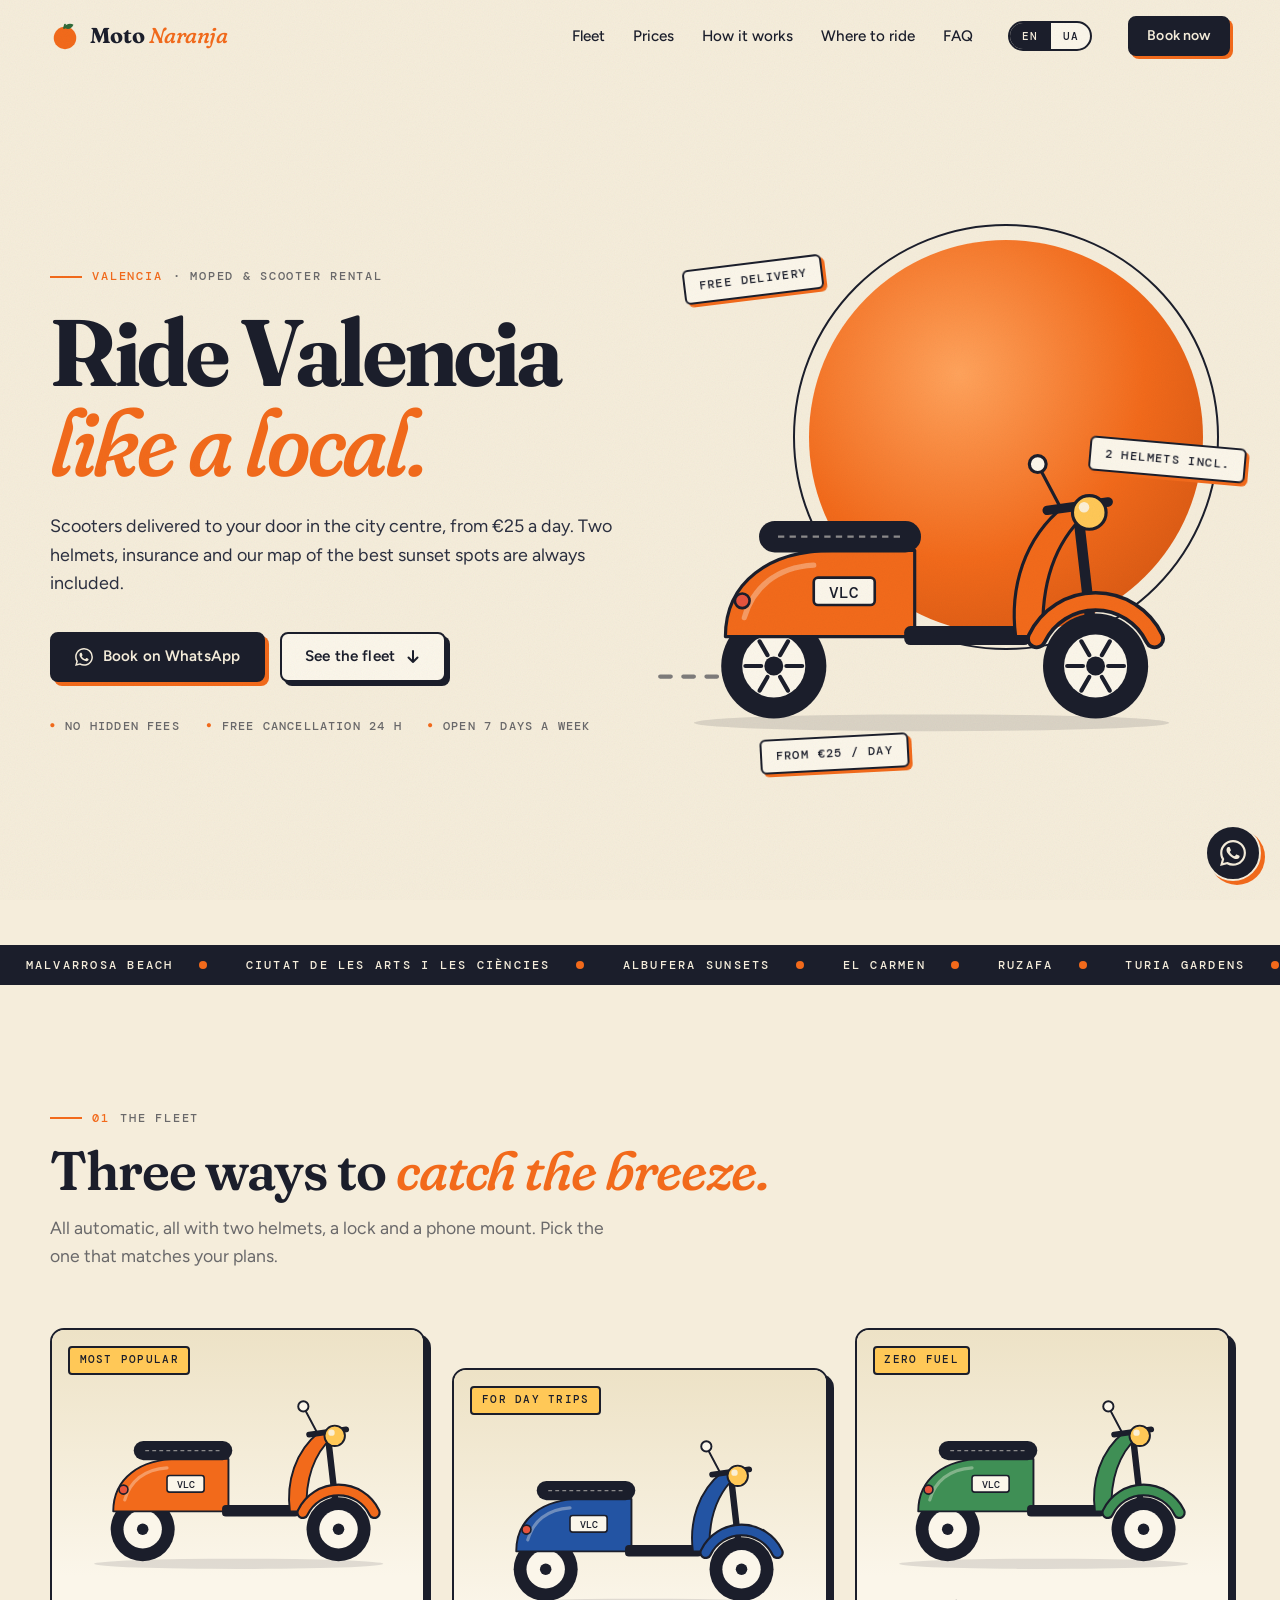
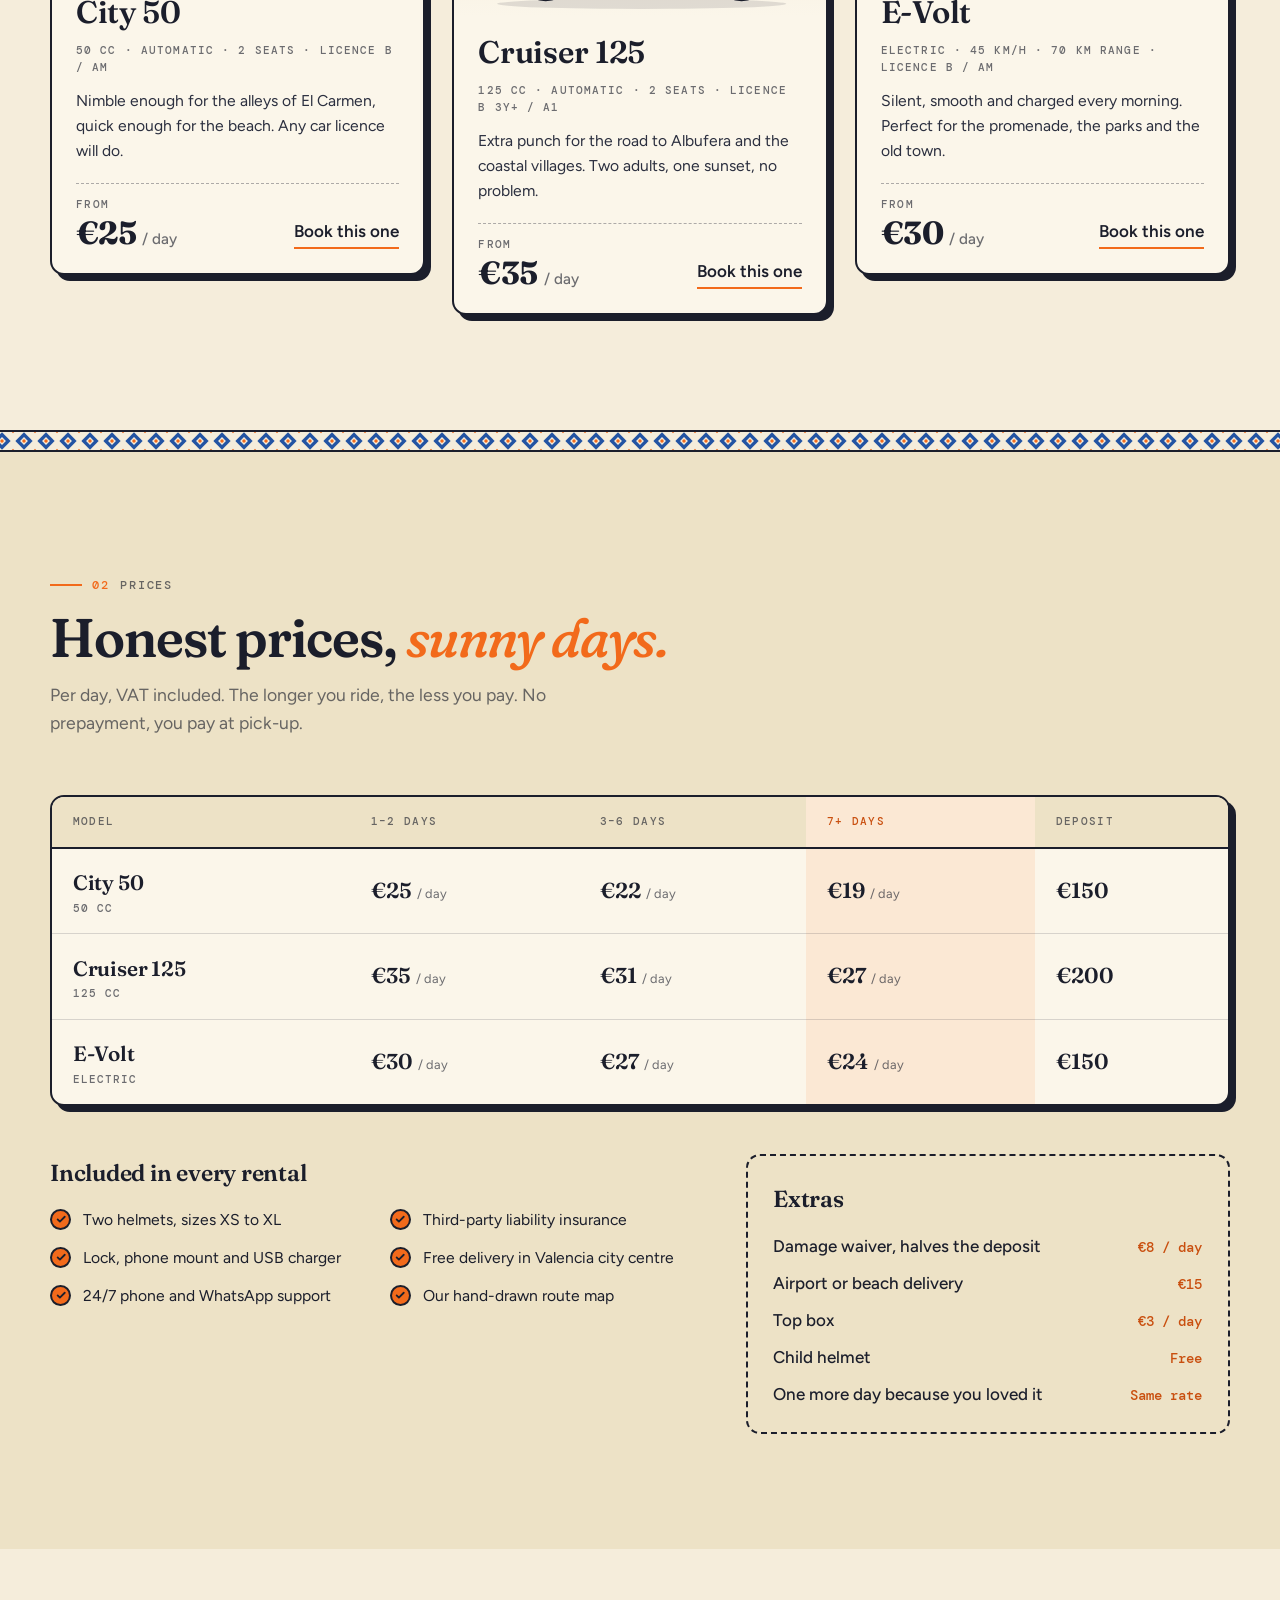
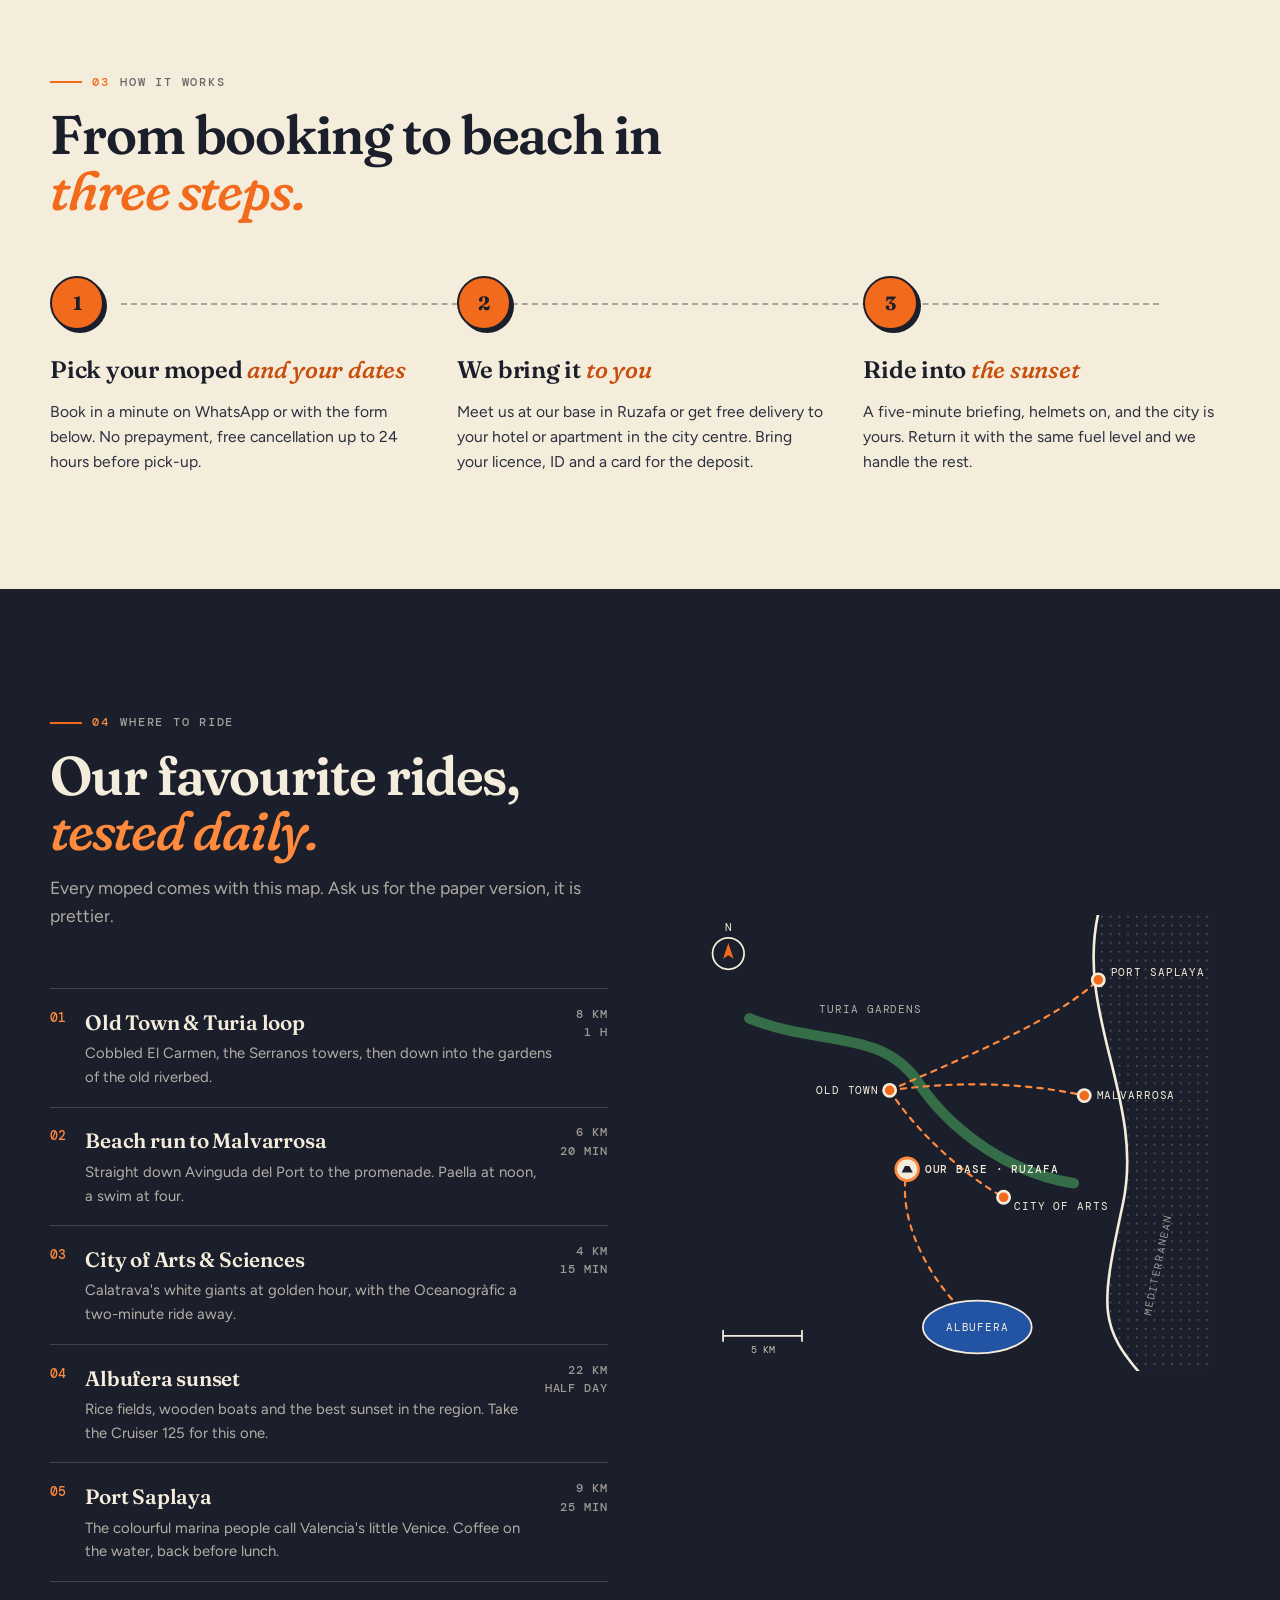
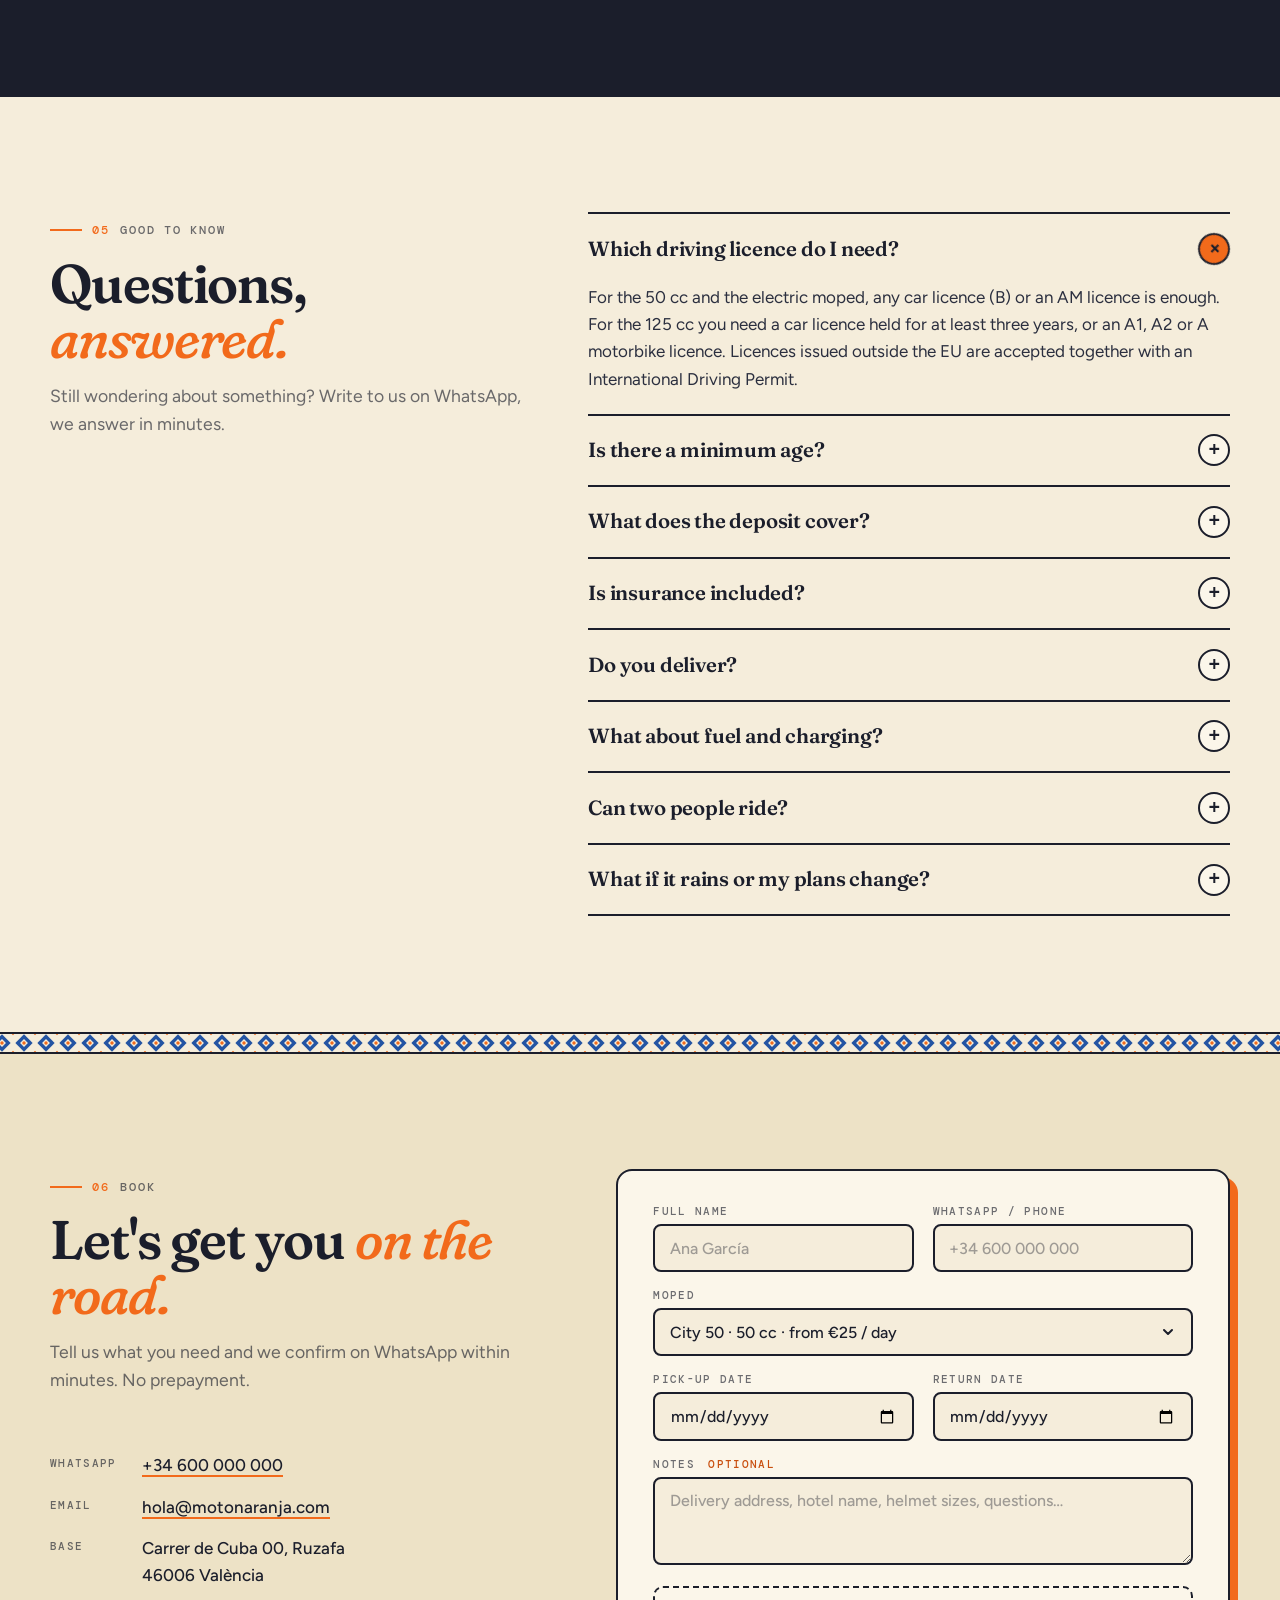
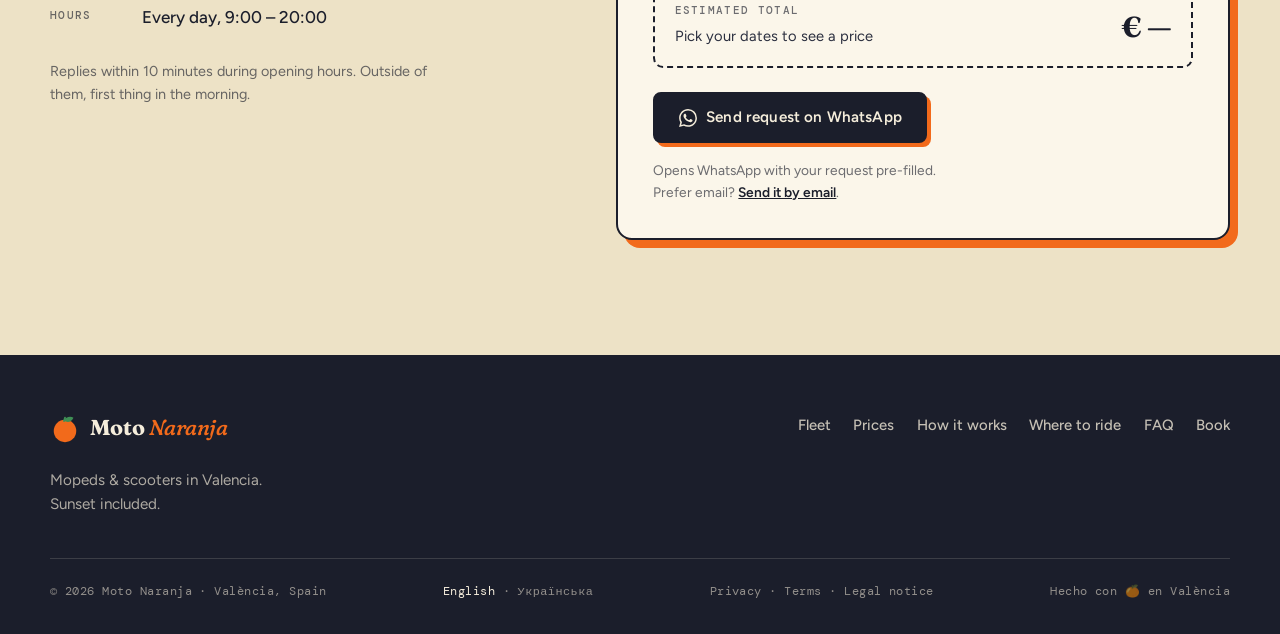
==== commit 5f775324: "Add Ukrainian version of the landing page - uk/index.html: full Ukrainian translation with the same " ====
--- a/index.html
+++ b/index.html
@@ -7,6 +7,9 @@
 <meta name="description" content="Rent a moped or scooter in Valencia from €25 a day. Free delivery to your hotel in the city centre, two helmets and insurance included. Book on WhatsApp in a minute.">
 <meta name="theme-color" content="#F26A1B">
 <link rel="canonical" href="https://motonaranja.com/">
+<link rel="alternate" hreflang="en" href="https://motonaranja.com/">
+<link rel="alternate" hreflang="uk" href="https://motonaranja.com/uk/">
+<link rel="alternate" hreflang="x-default" href="https://motonaranja.com/">
 <meta property="og:type" content="website">
 <meta property="og:title" content="Moto Naranja — Moped &amp; Scooter Rental in Valencia">
 <meta property="og:description" content="Mopeds and scooters delivered to your door in Valencia, from €25 a day. Two helmets, insurance and the sunset included.">
@@ -103,6 +106,10 @@
         <li><a href="#explore">Where to ride</a></li>
         <li><a href="#faq">FAQ</a></li>
       </ul>
+      <div class="lang" aria-label="Language">
+        <a href="index.html" hreflang="en" lang="en" aria-current="page">EN</a>
+        <a href="uk/index.html" hreflang="uk" lang="uk">UA</a>
+      </div>
       <a class="btn btn--primary btn--sm" href="#book">Book now</a>
     </nav>
   </div>
@@ -580,6 +587,7 @@
     </div>
     <div class="footer__bottom">
       <span>© <span id="year">2026</span> Moto Naranja · València, Spain</span>
+      <span class="footer__lang"><a href="index.html" hreflang="en" lang="en" aria-current="page">English</a> · <a href="uk/index.html" hreflang="uk" lang="uk">Українська</a></span>
       <span><a href="#">Privacy</a> · <a href="#">Terms</a> · <a href="#">Legal notice</a></span>
       <span>Hecho con 🍊 en València</span>
     </div>
--- a/assets/css/styles.css
+++ b/assets/css/styles.css
@@ -28,6 +28,14 @@
   --ease: cubic-bezier(.2, .8, .2, 1);
 }
 
+/* Ukrainian pages: the Latin faces carry no Cyrillic, so Cyrillic glyphs fall through
+   to matching families (Fraunces → Vollkorn, Figtree → Onest, DM Mono → IBM Plex Mono) */
+:root:lang(uk) {
+  --font-display: "Fraunces", "Vollkorn", "Iowan Old Style", Georgia, serif;
+  --font-body: "Figtree", "Onest", "Avenir Next", "Segoe UI", sans-serif;
+  --font-mono: "DM Mono", "IBM Plex Mono", ui-monospace, "SF Mono", Menlo, monospace;
+}
+
 /* ---------- Base ---------- */
 *, *::before, *::after { box-sizing: border-box; }
 
@@ -182,6 +190,19 @@
 .nav__toggle span + span { transform: translate(-50%, -50%) translateY(4px); }
 .menu-open .nav__toggle span { transform: translate(-50%, -50%) rotate(45deg); }
 .menu-open .nav__toggle span + span { transform: translate(-50%, -50%) rotate(-45deg); }
+
+/* Language switch */
+.lang { display: inline-flex; overflow: hidden; border: 2px solid var(--ink); border-radius: 999px; background: var(--paper-2); }
+.lang a {
+  padding: .5rem .7rem;
+  font: 500 .68rem/1 var(--font-mono); letter-spacing: .12em; text-transform: uppercase;
+  color: var(--ink); text-decoration: none;
+  transition: background .15s, color .15s;
+}
+.lang a + a { border-left: 2px solid var(--ink); }
+.lang a[aria-current="page"] { background: var(--ink); color: var(--paper); }
+.lang a:not([aria-current]):hover { background: var(--naranja); }
+.footer__lang a[aria-current="page"] { color: var(--paper); }
 
 /* ---------- Hero ---------- */
 .hero { position: relative; overflow: hidden; padding-block: clamp(2rem, 5vw, 4rem) clamp(3rem, 7vw, 5.5rem); }
